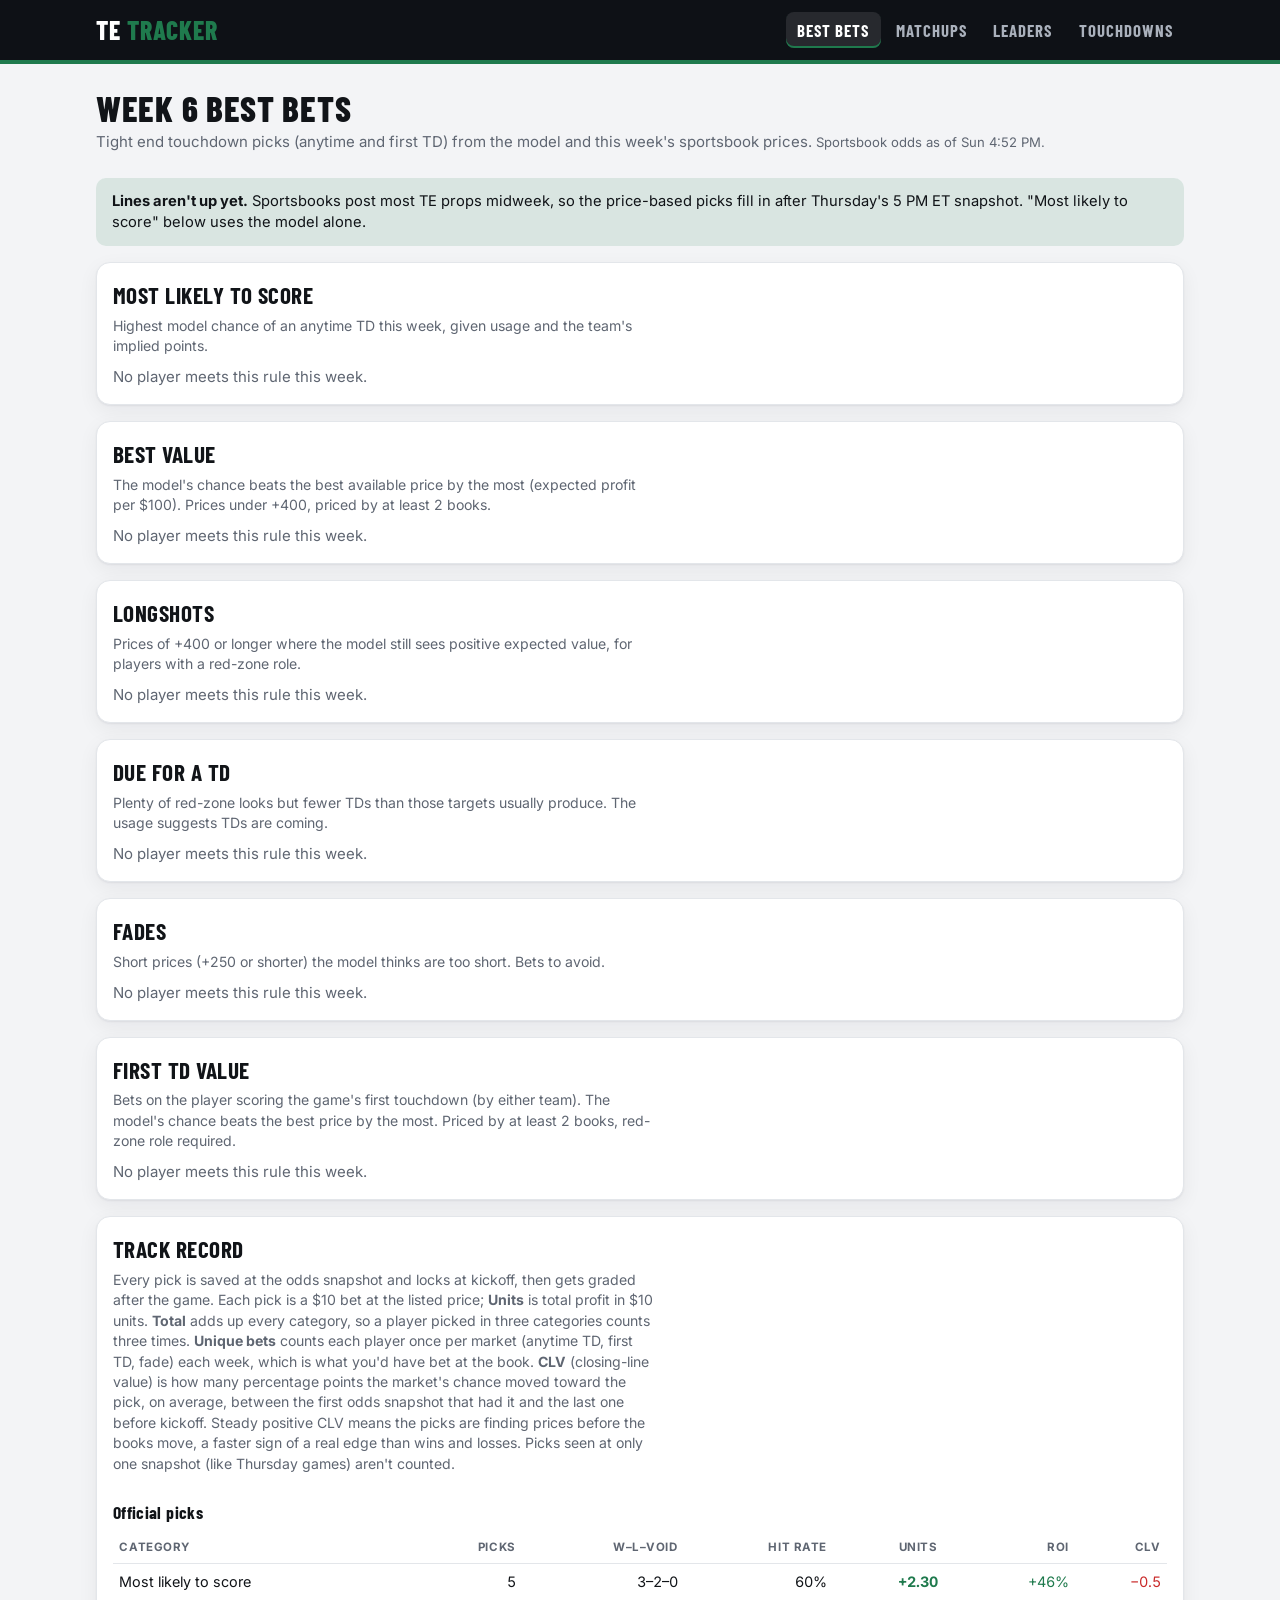
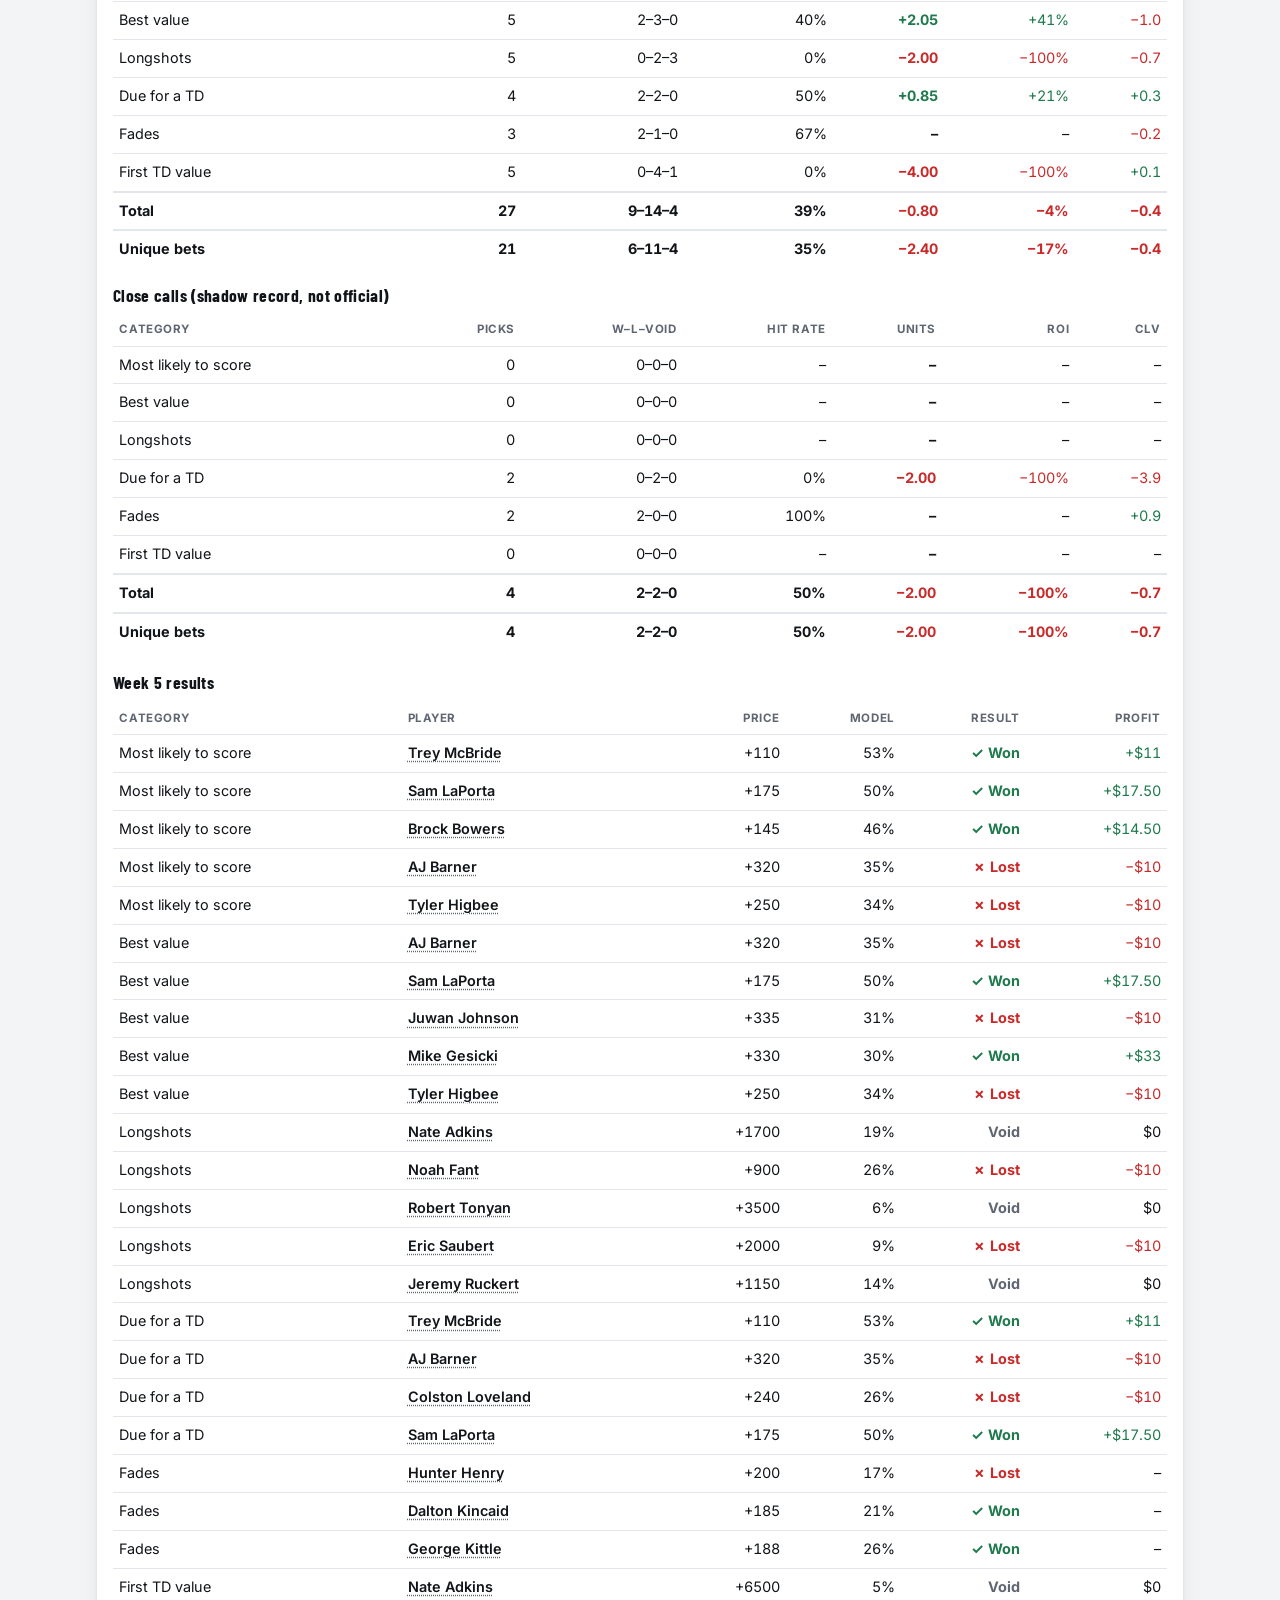
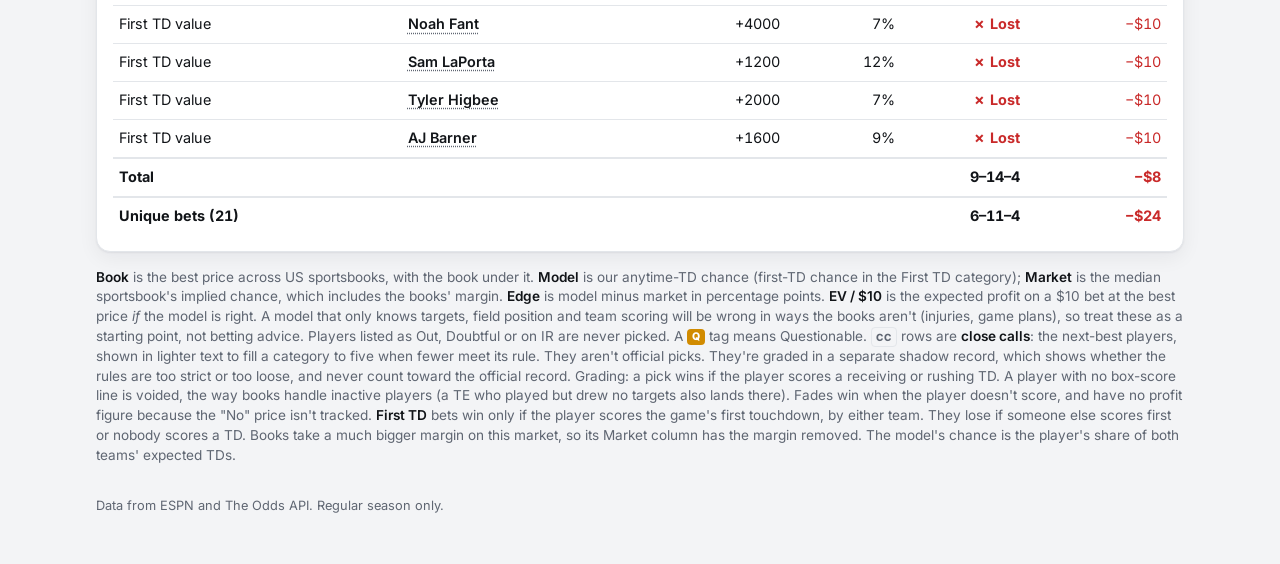
==== index.html @ 94cec83d "feat(bets): show $10 bets and a unique bets total Players often land in several categories, so the c" ====
<!doctype html>
<html lang="en">
<head>
  <meta charset="utf-8">
  <meta name="viewport" content="width=device-width, initial-scale=1">
  <title>Best Bets — TE Tracker</title>
  <meta name="description" content="This week's tight end touchdown bets: best value, longshots, due for a TD, fades, and how past picks did.">
  <link rel="preconnect" href="https://fonts.googleapis.com">
  <link rel="preconnect" href="https://fonts.gstatic.com" crossorigin>
  <link rel="stylesheet" href="https://fonts.googleapis.com/css2?family=Barlow+Condensed:wght@600;700;800&family=Inter:wght@400;500;600;700&display=swap">
  <link rel="stylesheet" href="style.css?v=151af41d">
  <script>
    // Matchups was the home page briefly; forward its old ?open= links.
    if (new URLSearchParams(location.search).has("open")) location.replace("matchups.html" + location.search);
  </script>
</head>
<body>
  <header class="topbar">
    <div class="wrap">
      <a class="wordmark" href="./">TE <span>Tracker</span></a>
      <nav class="tabs">
        <a href="./" aria-current="page">Best Bets</a>
        <a href="matchups.html">Matchups</a>
        <a href="leaders.html">Leaders</a>
        <a href="touchdowns.html">Touchdowns</a>
      </nav>
    </div>
  </header>

  <main class="wrap">
    <div class="page-head">
      <h1 id="title">Best bets</h1>
      <p class="sub">Tight end touchdown picks (anytime and first TD) from the model and this week's sportsbook prices. <span class="updated" id="asof"></span></p>
    </div>
    <div id="status" hidden></div>
    <div class="banner" id="banner" hidden></div>

    <div id="cats" class="bets"></div>

    <section class="card" id="record-card">
      <div class="cat-head">
        <div>
          <h2>Track record</h2>
          <p>Every pick is saved at the odds snapshot and locks at kickoff, then gets graded after the game. Each pick is a $10 bet at the listed price; <b>Units</b> is total profit in $10 units. <b>Total</b> adds up every category, so a player picked in three categories counts three times. <b>Unique bets</b> counts each player once per market (anytime TD, first TD, fade) each week, which is what you'd have bet at the book. <b>CLV</b> (closing-line value) is how many percentage points the market's chance moved toward the pick, on average, between the first odds snapshot that had it and the last one before kickoff. Steady positive CLV means the picks are finding prices before the books move, a faster sign of a real edge than wins and losses. Picks seen at only one snapshot (like Thursday games) aren't counted.</p>
        </div>
      </div>
      <div class="table-wrap tight" style="margin-top:.75rem"><div id="record"></div></div>
      <div id="recent"></div>
    </section>

    <p class="note">
      <b>Book</b> is the best price across US sportsbooks, with the book under it. <b>Model</b> is our anytime-TD chance (first-TD chance in the First TD category); <b>Market</b> is the median sportsbook's implied chance, which includes the books' margin.
      <b>Edge</b> is model minus market in percentage points. <b>EV / $10</b> is the expected profit on a $10 bet at the best price
      <i>if</i> the model is right. A model that only knows targets, field position and team scoring will be wrong in ways the books
      aren't (injuries, game plans), so treat these as a starting point, not betting advice. Players listed as Out, Doubtful or on IR are
      never picked. A <span class="inj q">Q</span> tag means Questionable.
      <span class="cc">CC</span> rows are <b>close calls</b>: the next-best players, shown in lighter text to fill a category to five when
      fewer meet its rule. They aren't official picks. They're graded in a separate shadow record, which shows whether
      the rules are too strict or too loose, and never count toward the official record.
      Grading: a pick wins if the player scores a receiving or rushing TD. A player with no box-score line is voided, the way books handle
      inactive players (a TE who played but drew no targets also lands there). Fades win when the player doesn't score, and have no
      profit figure because the "No" price isn't tracked.
      <b>First TD</b> bets win only if the player scores the game's first touchdown, by either team. They lose if someone else scores first
      or nobody scores a TD. Books take a much bigger margin on this market, so its Market column has the margin removed. The model's chance
      is the player's share of both teams' expected TDs.
    </p>
    <footer>Data from ESPN and The Odds API. Regular season only.</footer>
  </main>

  <script src="model.js?v=420f584d"></script>
  <script src="common.js?v=7c817432"></script>
  <script>
    const $ = (id) => document.getElementById(id);
    let data, picksStore = null;

    // Bet size shown on the page. Picks store ev and profit per $100, so they're scaled at display time.
    const STAKE = 10;
    const dollars = (per100) => {
      const v = Math.abs(per100 * STAKE / 100);
      return `$${Number.isInteger(Math.round(v * 100) / 100) ? Math.round(v) : v.toFixed(2)}`;
    };
    const evText = (ev) => (ev == null ? "–" : signed(ev, dollars(ev)));
    const resultText = (r) =>
      r === "won" ? `<span class="result pos">✓ Won</span>` : r === "lost" ? `<span class="result neg">✗ Lost</span>` : r === "void" ? `<span class="result muted">Void</span>` : "";

    function pickRow(p, i) {
      if (p.close) return closeRow(p);
      const player = data.players[p.playerId];
      const a = { id: p.playerId, player: player ?? { name: p.name } };
      const when = new Date(p.kickoff).toLocaleString(undefined, { weekday: "short", hour: "numeric", minute: "2-digit" });
      return `<tr>
        <td class="rank">${i + 1}</td>
        <td class="l"><div class="who">${headshot(player, 36)}<div>${playerLink(a)} <small>${teamChip(data, p.team)} ${p.home ? "vs" : "@"} ${esc(p.opp)} · ${esc(when)}</small><span class="why">${esc(p.why ?? "")}</span></div></div></td>
        <td class="key">${p.price != null ? americanText(p.price) : `<span class="muted">no line</span>`}${p.book ? `<small class="why" style="max-width:none">${esc(p.book)}</small>` : ""}</td>
        <td>${fmt.pct0(p.modelProb)}</td>
        <td>${fmt.pct0(p.marketProb)}</td>
        <td>${p.marketProb != null ? edgeCell(p.modelProb, p.marketProb) : `<span class="muted">–</span>`}</td>
        <td class="key">${evText(p.ev)}</td>
        <td>${resultText(p.result)}</td>
      </tr>`;
    }

    // Next-best players that miss the category's rule: shown to fill the list, never recorded or graded.
    function closeRow(p) {
      const player = data.players[p.playerId];
      const a = { id: p.playerId, player: player ?? { name: p.name } };
      const when = new Date(p.kickoff).toLocaleString(undefined, { weekday: "short", hour: "numeric", minute: "2-digit" });
      return `<tr class="close">
        <td class="rank"><span class="cc">CC</span></td>
        <td class="l"><div class="who">${headshot(player, 36)}<div>${playerLink(a)} <small>${teamChip(data, p.team)} ${p.home ? "vs" : "@"} ${esc(p.opp)} · ${esc(when)}</small><span class="why">Close call · ${esc(p.why ?? "")}</span></div></div></td>
        <td class="key">${p.price != null ? americanText(p.price) : "–"}${p.book ? `<small class="why" style="max-width:none">${esc(p.book)}</small>` : ""}</td>
        <td>${fmt.pct0(p.modelProb)}</td><td>${fmt.pct0(p.marketProb)}</td>
        <td>${p.marketProb != null ? edgeCell(p.modelProb, p.marketProb) : "–"}</td><td>${evText(p.ev)}</td><td>${resultText(p.result)}</td>
      </tr>`;
    }

    function renderCats(week, picks, source, close) {
      $("cats").innerHTML = BET_CATEGORIES.map((c) => {
        const real = picks.filter((p) => p.cat === c.key && !p.shadow);
        const ids = new Set(real.map((p) => p.playerId));
        const savedClose = picks.filter((p) => p.cat === c.key && p.shadow);
        const pool = source === "saved" ? savedClose : close[c.key] ?? [];
        const fill = pool.filter((p) => !ids.has(p.playerId)).slice(0, Math.max(0, PICKS_PER_CATEGORY - real.length));
        const rows = [...real, ...fill.map((p) => ({ ...p, cat: c.key, close: true }))];
        const anyResult = rows.some((p) => p.result);
        return `<section class="card">
          <div class="cat-head"><div><h2>${esc(c.label)}</h2><p>${esc(c.blurb)}</p></div></div>
          ${rows.length
            ? `<div class="table-wrap tight" style="margin-top:.6rem"><table class="grid"><thead><tr>
                <th class="rank">#</th><th class="l">Player</th><th>Book</th><th>Model</th>
                <th>Market</th><th>Edge</th>
                <th>EV / $${STAKE}</th><th>${anyResult ? "Result" : ""}</th>
              </tr></thead><tbody>${rows.map(pickRow).join("")}</tbody></table></div>`
            : `<p class="muted" style="margin:.6rem 0 0">No player meets this rule ${source === "live" && !data.odds ? "until sportsbook lines are in" : "this week"}.</p>`}
        </section>`;
      }).join("");
    }

    function renderRecord() {
      const all = Object.entries(picksStore?.weeks ?? {}).flatMap(([w, wk]) => wk.picks.map((p) => ({ ...p, week: +w })));
      const graded = all.filter((p) => p.result && !p.shadow);
      const shadow = all.filter((p) => p.result && p.shadow);
      if (!graded.length && !shadow.length) {
        $("record").innerHTML = `<p class="muted">No graded picks yet. Results appear after this week's games are final.</p>`;
        $("recent").innerHTML = "";
        return;
      }
      $("record").innerHTML = recordTable(graded, "Official picks") + (shadow.length ? recordTable(shadow, "Close calls (shadow record, not official)") : "");
      if (!graded.length) {
        $("recent").innerHTML = "";
        return;
      }
      const lastWeek = Math.max(...graded.map((p) => p.week));
      renderRecent(graded.filter((p) => p.week === lastWeek), lastWeek);
    }

    function recordTable(graded, title) {
      const rows = BET_CATEGORIES.map((c) => ({ label: c.label, ...recordStats(graded.filter((p) => p.cat === c.key)) }));
      // Totals pool every pick, so hit rate, ROI and CLV are weighted by pick count, not averaged across categories.
      const total = { label: "Total", ...recordStats(graded) };
      const unique = { label: "Unique bets", ...recordStats(uniqueBets(graded)) };
      return `<h3 style="margin:.9rem 0 .3rem">${esc(title)}</h3><table class="grid"><thead><tr><th class="l">Category</th><th>Picks</th><th>W–L–Void</th><th>Hit rate</th><th>Units</th><th>ROI</th><th>CLV</th></tr></thead><tbody>${rows
        .map(recordRow).join("")}</tbody><tfoot>${recordRow(total)}${recordRow(unique)}</tfoot></table>`;
    }

    function recordStats(g) {
      const won = g.filter((p) => p.result === "won").length, lost = g.filter((p) => p.result === "lost").length, vd = g.filter((p) => p.result === "void").length;
      const staked = g.filter((p) => p.profit != null && p.result !== "void");
      const profit = staked.reduce((s, p) => s + p.profit, 0);
      const moves = g.map(marketMove).filter((m) => m != null);
      return { n: g.length, won, lost, vd, hit: won + lost ? won / (won + lost) : null, units: staked.length ? profit / 100 : null, roi: staked.length ? profit / (100 * staked.length) : null,
        clv: moves.length ? moves.reduce((s, m) => s + m, 0) / moves.length : null };
    }

    const recordRow = (r) => `<tr><td class="l">${esc(r.label)}</td><td>${r.n}</td><td>${r.won}–${r.lost}–${r.vd}</td><td>${fmt.pct0(r.hit)}</td>
      <td class="key">${r.units == null ? "–" : signed(r.units, r.units.toFixed(2))}</td>
      <td>${r.roi == null ? "–" : signed(r.roi, `${(r.roi * 100).toFixed(0)}%`)}</td>
      <td>${r.clv == null ? "–" : signed(r.clv, (r.clv * 100).toFixed(1))}</td></tr>`;

    // Green/red with a real minus sign; `text` is the formatted value, sign included or not.
    const signed = (v, text) => `<span class="${v > 0 ? "pos" : v < 0 ? "neg" : ""}">${v > 0 ? "+" : v < 0 ? "−" : ""}${text.replace(/^-/, "")}</span>`;

    // The same player often lands in several categories (e.g. Most likely and Best value), which is one bet
    // at the book. Keep one pick per week, player and market so the total isn't counted twice.
    function uniqueBets(picks) {
      const seen = new Map();
      for (const p of picks) {
        const market = p.cat === "first" || p.cat === "fade" ? p.cat : "anytime";
        const key = `${p.week}|${p.playerId}|${market}`;
        if (!seen.has(key)) seen.set(key, p);
      }
      return [...seen.values()];
    }

    // Closing-line value: how far the market's chance moved from the first snapshot that had this pick to
    // the last one before kickoff, in the pick's favor. Picks seen at only one snapshot have no move.
    function marketMove(p) {
      if (!p.openOddsAt || p.openOddsAt === p.oddsAt || p.openMarketProb == null || p.marketProb == null) return null;
      const move = p.marketProb - p.openMarketProb;
      return p.cat === "fade" ? -move : move;
    }

    function renderRecent(recent, lastWeek) {
      const footRow = (label, r) => `<tr><td class="l" colspan="4">${label}${label === "Unique bets" ? ` (${r.n})` : ""}</td><td>${r.won}–${r.lost}–${r.vd}</td>
        <td>${r.units == null ? "–" : signed(r.units, dollars(r.units * 100))}</td></tr>`;
      $("recent").innerHTML = `<h3 style="margin:1.2rem 0 .4rem">Week ${lastWeek} results</h3><div class="table-wrap tight"><table class="grid"><thead><tr>
        <th class="l">Category</th><th class="l">Player</th><th>Price</th><th>Model</th><th>Result</th><th>Profit</th></tr></thead><tbody>${recent
        .map((p) => `<tr><td class="l">${esc(BET_CATEGORIES.find((c) => c.key === p.cat)?.label ?? p.cat)}</td>
          <td class="l">${playerLink({ id: p.playerId, player: data.players[p.playerId] ?? { name: p.name } })}</td>
          <td>${p.price != null ? americanText(p.price) : "–"}</td><td>${fmt.pct0(p.modelProb)}</td><td>${resultText(p.result)}</td>
          <td>${p.profit == null ? "–" : signed(p.profit, dollars(p.profit))}</td></tr>`)
        .join("")}</tbody><tfoot>${footRow("Total", recordStats(recent))}${footRow("Unique bets", recordStats(uniqueBets(recent)))}</tfoot></table></div>`;
    }

    (async () => {
      try {
        data = await loadData();
        try {
          const r = await fetch(`data/picks-${data.season}.json`, { cache: "no-cache" });
          picksStore = r.ok ? await r.json() : null;
        } catch {}
        const live = bestBets(data);
        const week = live.week ?? data.schedule?.week;
        $("title").textContent = week ? `Week ${week} best bets` : "Best bets";
        document.title = week ? `Week ${week} Best Bets — TE Tracker` : "Best Bets — TE Tracker";
        // Show the saved (official, graded) picks when this week has them; otherwise a live preview.
        const saved = picksStore?.weeks?.[week]?.picks;
        let picks, source;
        if (saved?.length) {
          picks = saved;
          source = "saved";
          const at = saved.map((p) => p.oddsAt ?? p.takenAt).filter(Boolean).sort().at(-1);
          $("asof").textContent = at ? `Odds as of ${new Date(at).toLocaleString(undefined, { weekday: "short", hour: "numeric", minute: "2-digit" })}.` : "";
        } else {
          picks = Object.entries(live.cats).flatMap(([cat, rows]) => rows.map((p) => ({ ...p, cat })));
          source = "live";
          $("asof").textContent = data.odds ? `${oddsAsOf(data)}.` : "";
          $("banner").hidden = false;
          $("banner").innerHTML = live.priced
            ? `<b>Preview.</b> These picks become official (and get graded) at the next odds snapshot: Thursday 5 PM ET and Sunday 8 AM ET.`
            : `<b>Lines aren't up yet.</b> Sportsbooks post most TE props midweek, so the price-based picks fill in after Thursday's 5 PM ET snapshot. "Most likely to score" below uses the model alone.`;
        }
        renderCats(week, picks, source, live.closeCalls);
        renderRecord();
      } catch (err) {
        showError(err);
      }
    })();
  </script>
</body>
</html>
---- style.css ----
/* Shared styles for every page. Same visual direction as h2h: dark top bar,
   Barlow Condensed display type, Inter body. */

:root {
  color-scheme: light dark;
  --bg: #f3f4f6;
  --surface: #ffffff;
  --surface-2: #f8f9fb;
  --fg: #111418;
  --muted: #5f6672;
  --border: #e3e6ea;
  --shadow: 0 1px 2px rgba(16, 20, 26, .06), 0 6px 20px rgba(16, 20, 26, .06);
  --topbar: #0e1116;
  --accent: #1f7a4d;
  --accent-fg: #ffffff;
  --accent-soft: rgba(31, 122, 77, .12);
  --pos: #1f7a4d;
  --neg: #c92a2a;
  --star: #e8a400;
  --display: "Barlow Condensed", "Arial Narrow", "Helvetica Neue", sans-serif;
  --body: "Inter", -apple-system, BlinkMacSystemFont, "Segoe UI", Roboto, sans-serif;
  --radius: 14px;
}
@media (prefers-color-scheme: dark) {
  :root {
    --bg: #0b0d11;
    --surface: #15181e;
    --surface-2: #1b1f26;
    --fg: #e9ecf1;
    --muted: #9aa2ad;
    --border: #2a2f38;
    --shadow: 0 1px 2px rgba(0, 0, 0, .4), 0 8px 24px rgba(0, 0, 0, .35);
    --topbar: #05070a;
    --accent: #3ccf8a;
    --accent-fg: #04140c;
    --accent-soft: rgba(60, 207, 138, .14);
    --pos: #3ccf8a;
    --neg: #ff6b6b;
    --star: #ffc53d;
  }
}

* { box-sizing: border-box; }
[hidden] { display: none !important; }
html { -webkit-text-size-adjust: 100%; }
body {
  margin: 0;
  background: var(--bg);
  color: var(--fg);
  font-family: var(--body);
  font-size: 15px;
  line-height: 1.45;
}
a { color: var(--accent); }
.wrap { max-width: 1120px; margin: 0 auto; padding: 0 1rem; }

/* ---- Top bar ---- */
.topbar { background: var(--topbar); color: #fff; border-bottom: 4px solid var(--accent); }
.topbar .wrap { display: flex; align-items: center; justify-content: space-between; gap: 1rem; min-height: 60px; flex-wrap: wrap; }
.wordmark {
  font-family: var(--display); font-weight: 800; font-size: 1.6rem; letter-spacing: .04em;
  color: #fff; text-decoration: none; text-transform: uppercase; white-space: nowrap;
}
.wordmark span { color: var(--accent); }
.tabs { display: flex; gap: .25rem; overflow-x: auto; }
.tabs a {
  font-family: var(--display); font-weight: 700; font-size: 1.05rem; letter-spacing: .06em;
  text-transform: uppercase; color: #aab1bc; text-decoration: none;
  padding: .35rem .7rem; border-radius: 8px; white-space: nowrap;
}
.tabs a:hover { color: #fff; background: rgba(255, 255, 255, .06); }
.tabs a[aria-current="page"] { color: #fff; background: rgba(255, 255, 255, .1); box-shadow: inset 0 -2px 0 var(--accent); }

/* ---- Page header ---- */
.page-head { padding: 1.6rem 0 .6rem; }
h1, h2, h3 { font-family: var(--display); letter-spacing: .02em; margin: 0; }
h1 { font-size: 2.2rem; font-weight: 800; text-transform: uppercase; line-height: 1.05; }
h2 { font-size: 1.45rem; font-weight: 700; text-transform: uppercase; }
.sub { color: var(--muted); margin: .25rem 0 0; }
.updated { color: var(--muted); font-size: .82rem; }

/* ---- Cards & controls ---- */
.card {
  background: var(--surface); border: 1px solid var(--border); border-radius: var(--radius);
  box-shadow: var(--shadow); padding: 1rem; margin: 1rem 0;
}
.card-head { display: flex; align-items: baseline; justify-content: space-between; gap: .75rem; flex-wrap: wrap; margin-bottom: .75rem; }
.note { color: var(--muted); font-size: .85rem; margin: .6rem 0 0; }
.note b { color: var(--fg); font-weight: 600; }

.controls { display: flex; flex-wrap: wrap; gap: .6rem 1rem; align-items: end; }
.field { display: flex; flex-direction: column; gap: .2rem; font-size: .78rem; color: var(--muted); font-weight: 600; text-transform: uppercase; letter-spacing: .04em; }
.field.inline { flex-direction: row; align-items: center; gap: .4rem; text-transform: none; letter-spacing: 0; font-size: .9rem; color: var(--fg); font-weight: 500; padding-bottom: .45rem; }
select, input[type="search"], input[type="text"], input[type="number"] {
  font: inherit; font-size: .92rem; color: var(--fg); background: var(--surface-2);
  border: 1px solid var(--border); border-radius: 8px; padding: .42rem .55rem; min-width: 0;
}
input[type="number"] { width: 5rem; }
input[type="search"], input[type="text"] { width: 12rem; }
select:focus, input:focus, button:focus-visible { outline: 2px solid var(--accent); outline-offset: 1px; }
input[type="checkbox"] { accent-color: var(--accent); width: 1rem; height: 1rem; }
.btn {
  font: inherit; font-weight: 600; font-size: .9rem; cursor: pointer;
  background: var(--accent); color: var(--accent-fg); border: 0; border-radius: 8px; padding: .45rem .85rem;
}
.btn.ghost { background: transparent; color: var(--fg); border: 1px solid var(--border); }

.seg { display: inline-flex; border: 1px solid var(--border); border-radius: 8px; overflow: hidden; }
.seg button {
  font: inherit; font-size: .88rem; font-weight: 600; background: var(--surface-2); color: var(--muted);
  border: 0; padding: .42rem .7rem; cursor: pointer;
}
.seg button + button { border-left: 1px solid var(--border); }
.seg button[aria-pressed="true"] { background: var(--accent); color: var(--accent-fg); }

#status { padding: .8rem 1rem; border-radius: 10px; background: var(--accent-soft); margin: 1rem 0; }

/* ---- Tables ---- */
.table-wrap { overflow-x: auto; margin: 0 -1rem; padding: 0 1rem; }
table.grid { border-collapse: collapse; width: 100%; font-variant-numeric: tabular-nums; font-size: .9rem; }
.grid th, .grid td { padding: .5rem .55rem; text-align: right; white-space: nowrap; border-bottom: 1px solid var(--border); }
.grid th { font-size: .72rem; text-transform: uppercase; letter-spacing: .05em; color: var(--muted); font-weight: 700; vertical-align: bottom; position: sticky; top: 0; background: var(--surface); }
.grid th button { all: unset; cursor: pointer; }
.grid th.sorted { color: var(--fg); }
.grid th.sorted.desc button::after { content: " ▾"; }
.grid th.sorted.asc button::after { content: " ▴"; }
.grid tbody tr:hover { background: var(--surface-2); }
.grid .l { text-align: left; }
.grid .c { text-align: center; }
.grid .key { font-weight: 700; }
.grid td.empty { text-align: center; color: var(--muted); padding: 2rem; }
.grid .rank { color: var(--muted); width: 2rem; }
.grid .sep { border-left: 1px solid var(--border); }
.grid thead tr.grp th { text-align: center; padding-bottom: .1rem; border-bottom: 0; color: var(--fg); letter-spacing: .08em; }
.who { display: flex; align-items: center; gap: .55rem; min-width: 11rem; }
.who small { display: block; color: var(--muted); font-size: .76rem; }
/* A second line in a table cell (the book under a price): visible text instead of a tooltip. */
.grid small.ln { display: block; color: var(--muted); font-size: .72rem; font-weight: 400; }
.pname { color: var(--fg); font-weight: 600; text-decoration: underline dotted; text-decoration-color: var(--muted); text-underline-offset: 3px; }
.pname:hover { color: var(--accent); text-decoration: underline; }
.pos { color: var(--pos); }
.neg { color: var(--neg); }
.muted { color: var(--muted); }
.flag { font-size: .72rem; color: var(--neg); font-weight: 600; }
.inj { display: inline-block; font-size: .66rem; font-weight: 800; letter-spacing: .03em; line-height: 1; padding: .15rem .3rem; border-radius: 4px; vertical-align: 1px; color: #fff; background: var(--neg); }
.inj.q { background: #d18b00; }

.hs { border-radius: 50%; background: var(--surface-2); object-fit: cover; flex: none; border: 1px solid var(--border); }
.hs-x { display: inline-block; width: 36px; height: 36px; }
.team {
  display: inline-block; font-family: var(--display); font-weight: 700; font-size: .85rem; letter-spacing: .04em;
  padding: 0 .35rem; border-radius: 4px; border-left: 3px solid var(--team); background: var(--surface-2);
}
.star { all: unset; cursor: pointer; color: var(--muted); font-size: 1.05rem; line-height: 1; padding: .1rem; }
.star.on { color: var(--star); }
.star:focus-visible { outline: 2px solid var(--accent); border-radius: 4px; }


/* ---- Stat tiles ---- */
.tiles { display: grid; grid-template-columns: repeat(auto-fill, minmax(130px, 1fr)); gap: .6rem; }
.tile { background: var(--surface-2); border: 1px solid var(--border); border-radius: 10px; padding: .6rem .75rem; }
.tile .k { font-size: .72rem; text-transform: uppercase; letter-spacing: .05em; color: var(--muted); font-weight: 700; }
.tile .v { font-family: var(--display); font-size: 1.7rem; font-weight: 700; line-height: 1.1; font-variant-numeric: tabular-nums; }
.tile .s { font-size: .78rem; color: var(--muted); }

/* ---- Player header ---- */
.phead { display: flex; align-items: center; gap: 1rem; flex-wrap: wrap; }
.phead .hs { width: 96px; height: 96px; }
.phead .meta { color: var(--muted); }
.phead .actions { margin-left: auto; display: flex; gap: .5rem; }

/* ---- Charts ---- */
.charts { display: grid; grid-template-columns: repeat(auto-fit, minmax(320px, 1fr)); gap: 1rem; }
.chart-box { position: relative; height: 240px; }
.chart-box.tall { height: 320px; }

.two-col { display: grid; grid-template-columns: 1fr 1fr; gap: 1rem; }
footer { color: var(--muted); font-size: .8rem; padding: 2rem 0 3rem; }

@media (max-width: 720px) {
  h1 { font-size: 1.8rem; }
  .two-col { grid-template-columns: 1fr; }
  .charts { grid-template-columns: 1fr; }
  .phead .actions { margin-left: 0; }
  input[type="search"], input[type="text"] { width: 100%; }
  .controls .field:has(input[type="search"]) { flex: 1 1 100%; }
}

/* ---- Matchups ---- */
.day { font-family: var(--display); font-size: 1.2rem; font-weight: 700; text-transform: uppercase; letter-spacing: .04em; color: var(--muted); margin: 1.4rem 0 .5rem; }
.game { background: var(--surface); border: 1px solid var(--border); border-radius: var(--radius); box-shadow: var(--shadow); margin: .6rem 0; }
.game > summary { list-style: none; cursor: pointer; padding: .8rem 1rem; display: grid; grid-template-columns: minmax(0, 1fr) auto; gap: .4rem 1rem; align-items: center; }
.game > summary::-webkit-details-marker { display: none; }
.game > summary:focus-visible { outline: 2px solid var(--accent); border-radius: var(--radius); }
.game[open] > summary { border-bottom: 1px solid var(--border); }
.g-teams { display: flex; flex-direction: column; gap: .3rem; min-width: 0; }
.g-team { display: flex; align-items: center; gap: .5rem; min-width: 0; }
.g-team img { width: 28px; height: 28px; flex: none; }
.g-team .nm { font-weight: 600; white-space: nowrap; overflow: hidden; text-overflow: ellipsis; }
.g-team .sc { font-family: var(--display); font-weight: 700; font-size: 1.25rem; margin-left: auto; padding-left: .5rem; font-variant-numeric: tabular-nums; }
.g-team.lost .nm, .g-team.lost .sc { color: var(--muted); }
.g-team .imp { color: var(--muted); font-size: .8rem; white-space: nowrap; }
.g-team .topte { color: var(--muted); font-size: .8rem; white-space: nowrap; overflow: hidden; text-overflow: ellipsis; }
.g-meta { text-align: right; font-size: .85rem; color: var(--muted); white-space: nowrap; display: flex; flex-direction: column; gap: .15rem; align-items: flex-end; }
.g-meta .st { color: var(--fg); font-weight: 600; }
.g-meta .live { color: var(--neg); }
.g-meta .chev { font-size: 1.1rem; line-height: 1; color: var(--fg); transition: transform .15s; }
.g-team .short { display: none; }
.game[open] .chev { transform: rotate(180deg); }
.g-body { padding: .2rem 1rem 1rem; }
.g-side { margin-top: .9rem; }
.g-side h3 { display: flex; align-items: center; gap: .5rem; font-size: 1.15rem; text-transform: uppercase; margin-bottom: .3rem; }
.g-side h4 { font-size: .75rem; text-transform: uppercase; letter-spacing: .05em; color: var(--muted); margin: .7rem 0 .2rem; }
.g-side .grid th, .g-side .grid td, .tight .grid th, .tight .grid td { padding-left: .4rem; padding-right: .4rem; }
.g-side .def { font-size: .85rem; color: var(--muted); margin: .4rem 0 0; }
.g-side .def b { color: var(--fg); }
.grid tr.watched td { background: var(--accent-soft); }
.grid tr.minor { display: none; }
.g-side.all .grid tr.minor { display: table-row; }
.linkbtn { all: unset; cursor: pointer; color: var(--accent); font-size: .85rem; font-weight: 600; margin-top: .3rem; display: inline-block; }
.linkbtn:focus-visible { outline: 2px solid var(--accent); border-radius: 4px; }
@media (max-width: 720px) {
  .game > summary { grid-template-columns: minmax(0, 1fr); }
  .g-meta { text-align: left; align-items: flex-start; flex-direction: row; flex-wrap: wrap; gap: .2rem .6rem; }
  .g-meta .chev { display: none; }
  .g-team .full { display: none; }
  .g-team .short { display: inline; }
  .tabs a { padding: .35rem .45rem; font-size: .98rem; letter-spacing: .04em; }
}

/* ---- Best bets ---- */
.cat-head { display: flex; align-items: baseline; justify-content: space-between; gap: .5rem 1rem; flex-wrap: wrap; }
.cat-head p { margin: .2rem 0 0; color: var(--muted); font-size: .88rem; max-width: 60ch; }
.why { display: block; color: var(--muted); font-size: .76rem; font-weight: 400; white-space: normal; max-width: 46ch; margin-top: .15rem; }
.bets .grid td { vertical-align: top; }
.bets .who { align-items: flex-start; }
.result { font-weight: 700; }
.banner { padding: .8rem 1rem; border-radius: 10px; background: var(--accent-soft); margin: 1rem 0; font-size: .92rem; }
.bets tr.close td { opacity: .62; }
.bets tr.close:hover td { opacity: 1; }
.cc { display: inline-block; font-size: .62rem; font-weight: 800; letter-spacing: .04em; padding: .12rem .28rem; border-radius: 4px; border: 1px solid var(--border); color: var(--muted); }
/* Total rows: separated from the categories above and bolded so they read as a sum. */
.grid tfoot td { font-weight: 700; border-top: 2px solid var(--border); border-bottom: 0; }
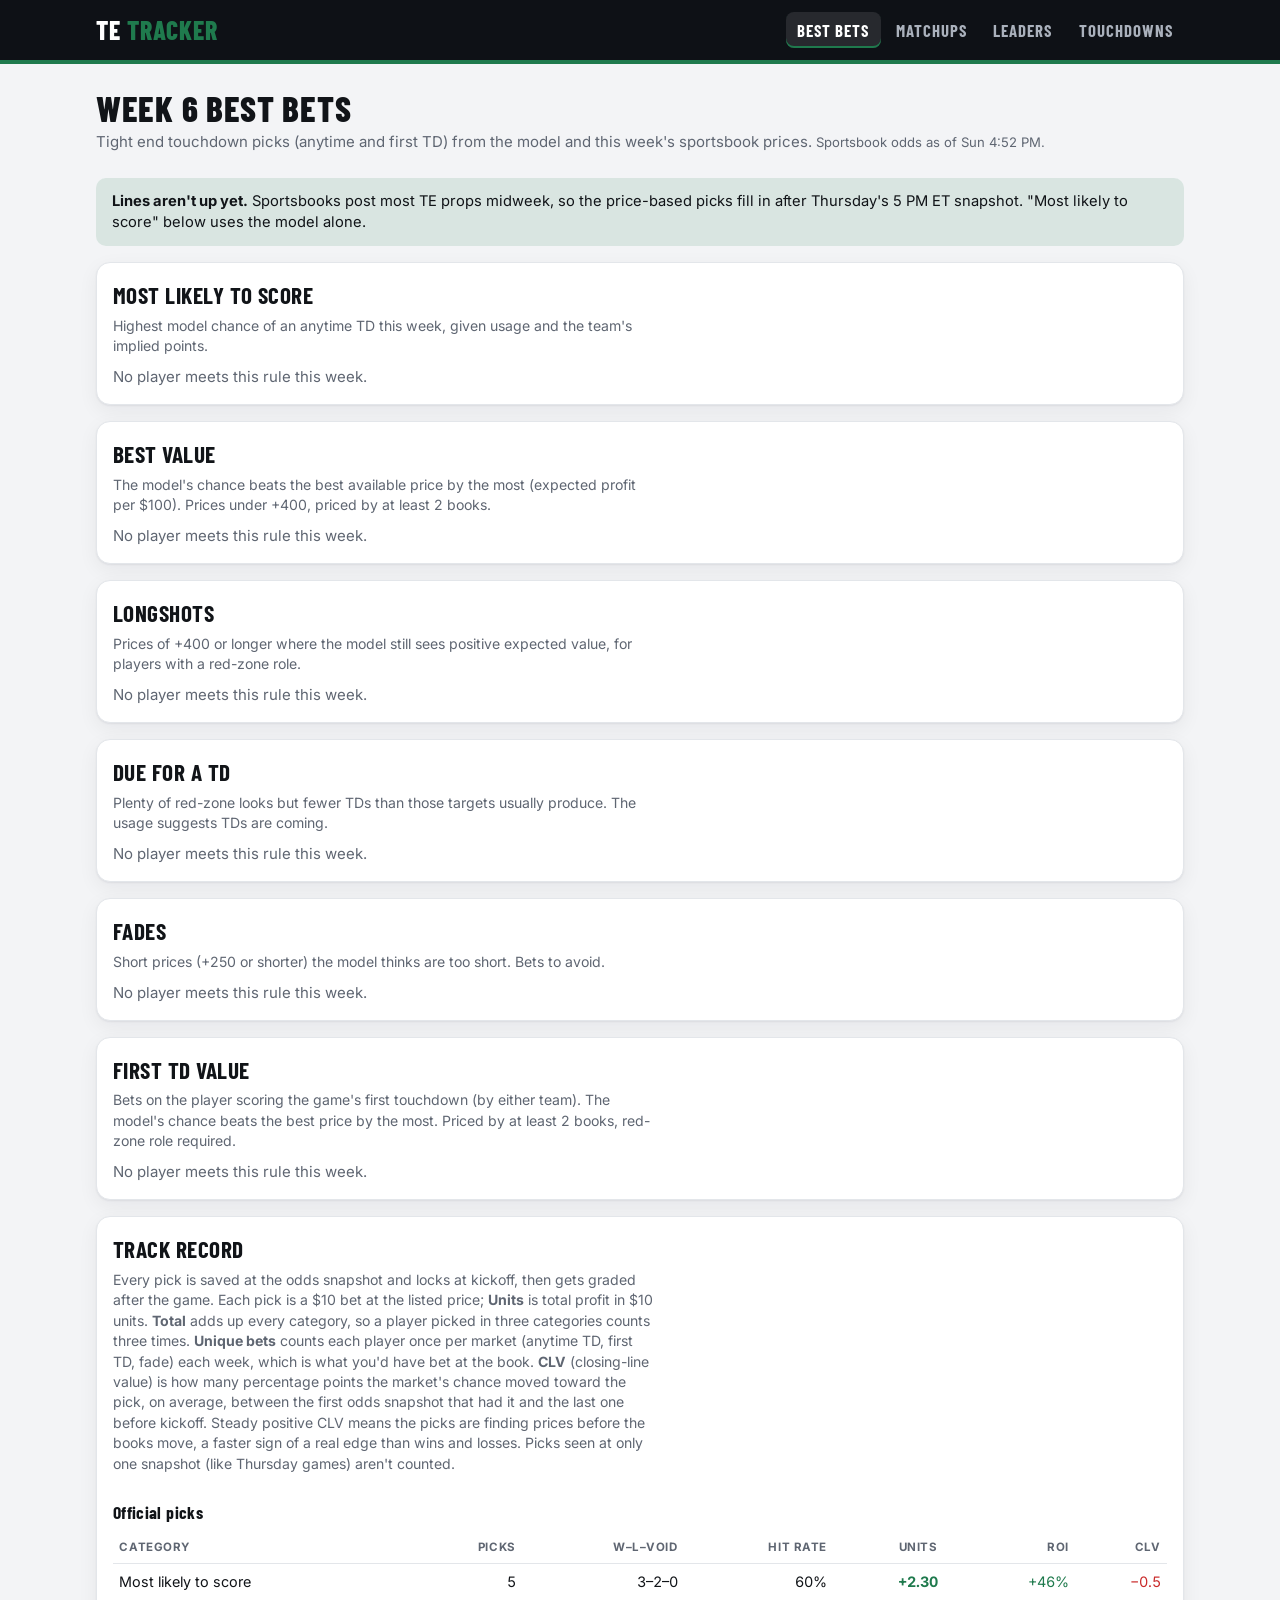
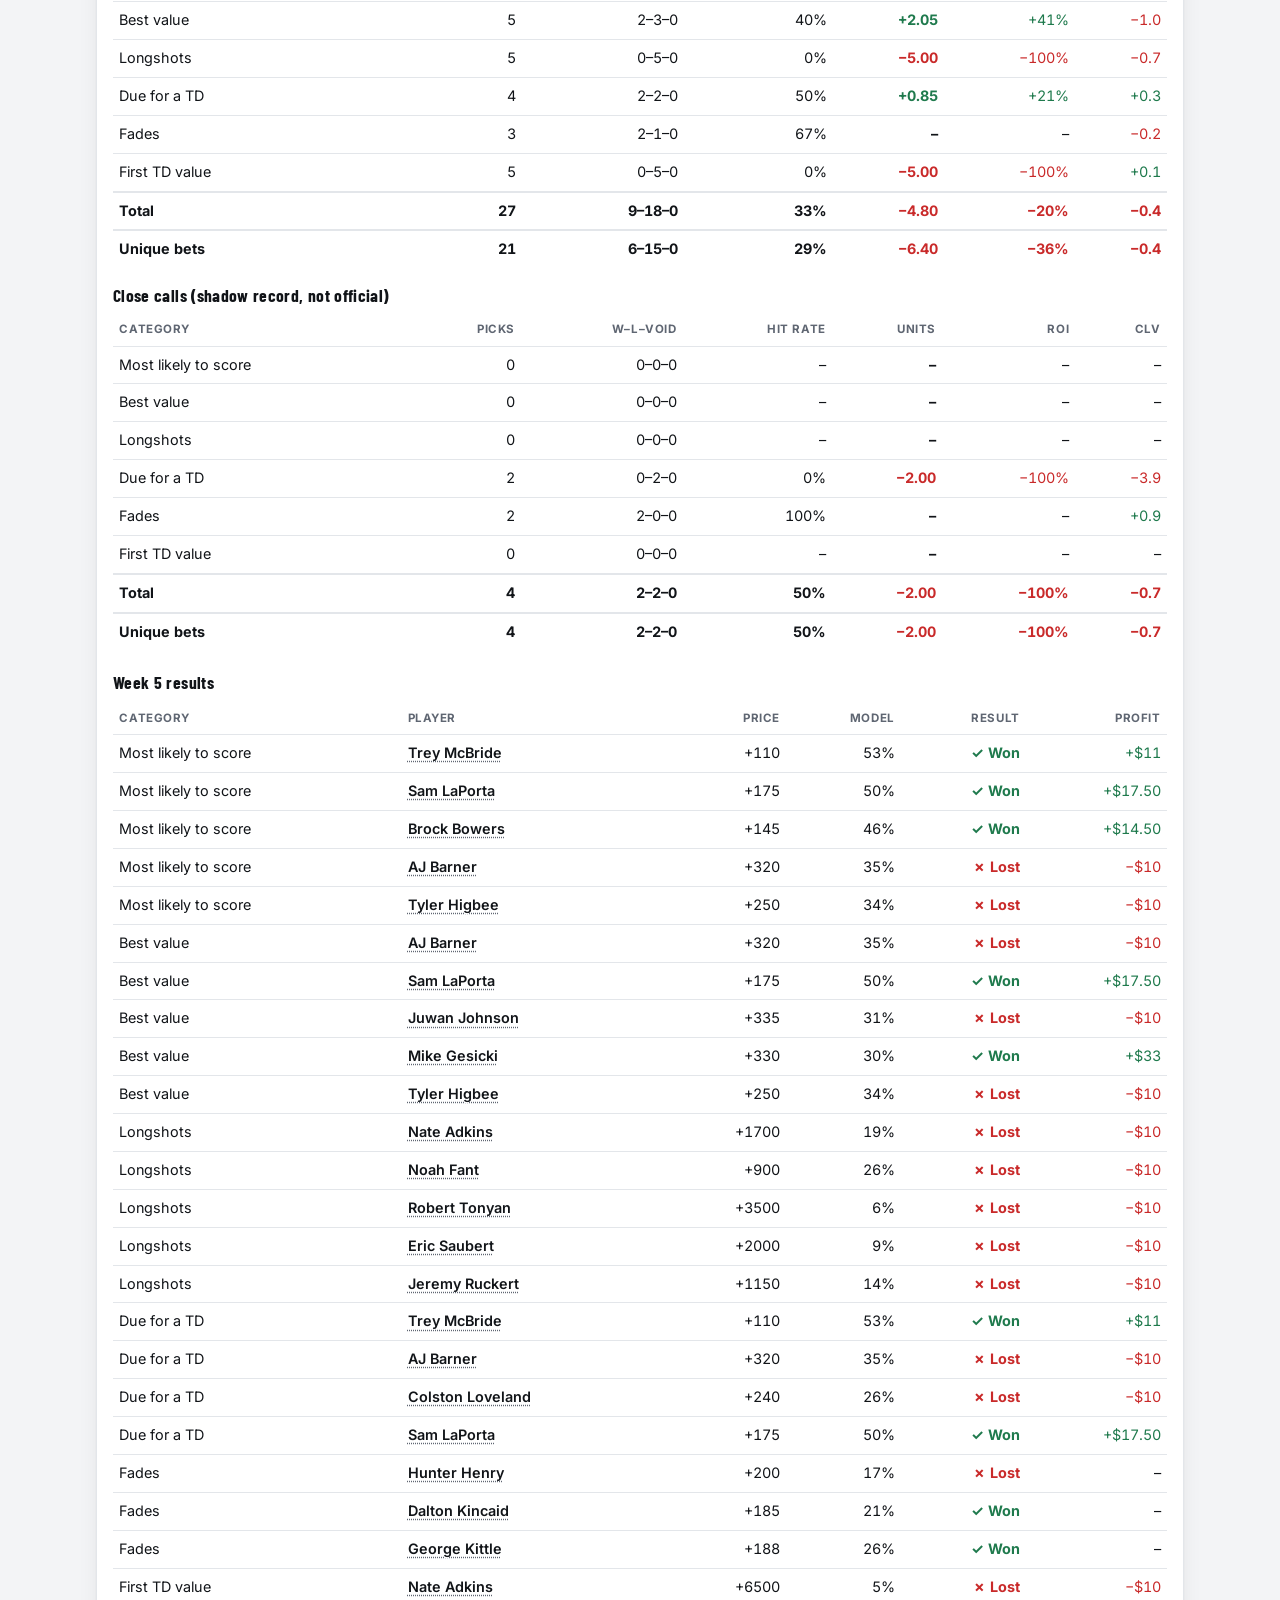
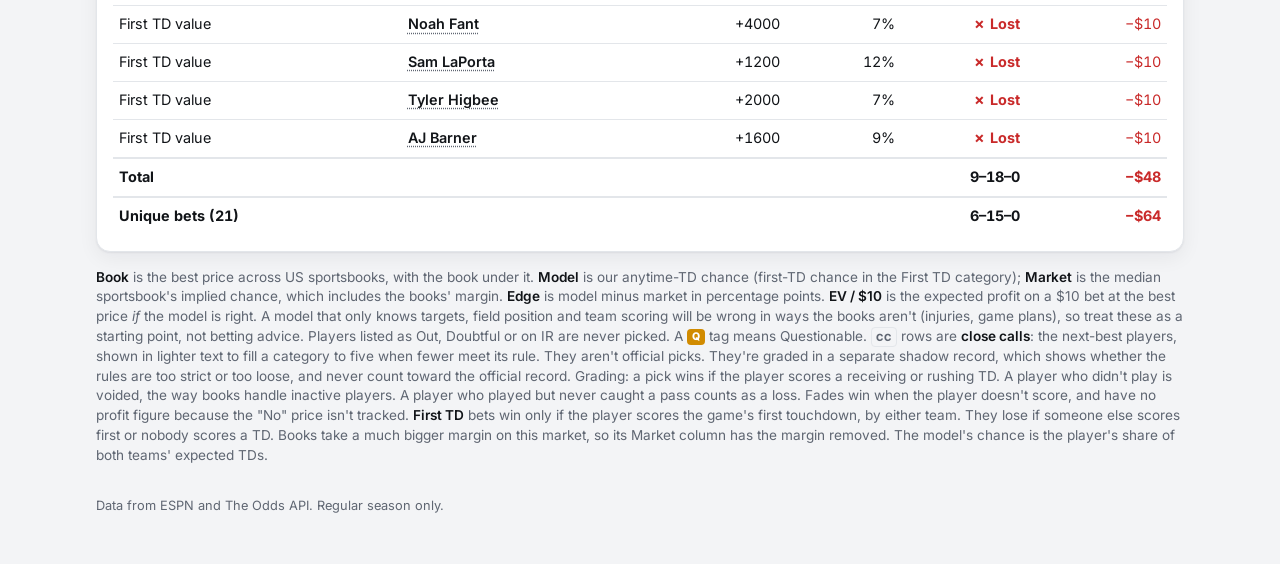
==== commit f08b9ba9: "fix(grading): grade zero-target games as losses ESPN's box score leaves out a TE who played but drew" ====
--- a/index.html
+++ b/index.html
@@ -57,8 +57,8 @@
       <span class="cc">CC</span> rows are <b>close calls</b>: the next-best players, shown in lighter text to fill a category to five when
       fewer meet its rule. They aren't official picks. They're graded in a separate shadow record, which shows whether
       the rules are too strict or too loose, and never count toward the official record.
-      Grading: a pick wins if the player scores a receiving or rushing TD. A player with no box-score line is voided, the way books handle
-      inactive players (a TE who played but drew no targets also lands there). Fades win when the player doesn't score, and have no
+      Grading: a pick wins if the player scores a receiving or rushing TD. A player who didn't play is voided, the way books handle
+      inactive players. A player who played but never caught a pass counts as a loss. Fades win when the player doesn't score, and have no
       profit figure because the "No" price isn't tracked.
       <b>First TD</b> bets win only if the player scores the game's first touchdown, by either team. They lose if someone else scores first
       or nobody scores a TD. Books take a much bigger margin on this market, so its Market column has the margin removed. The model's chance
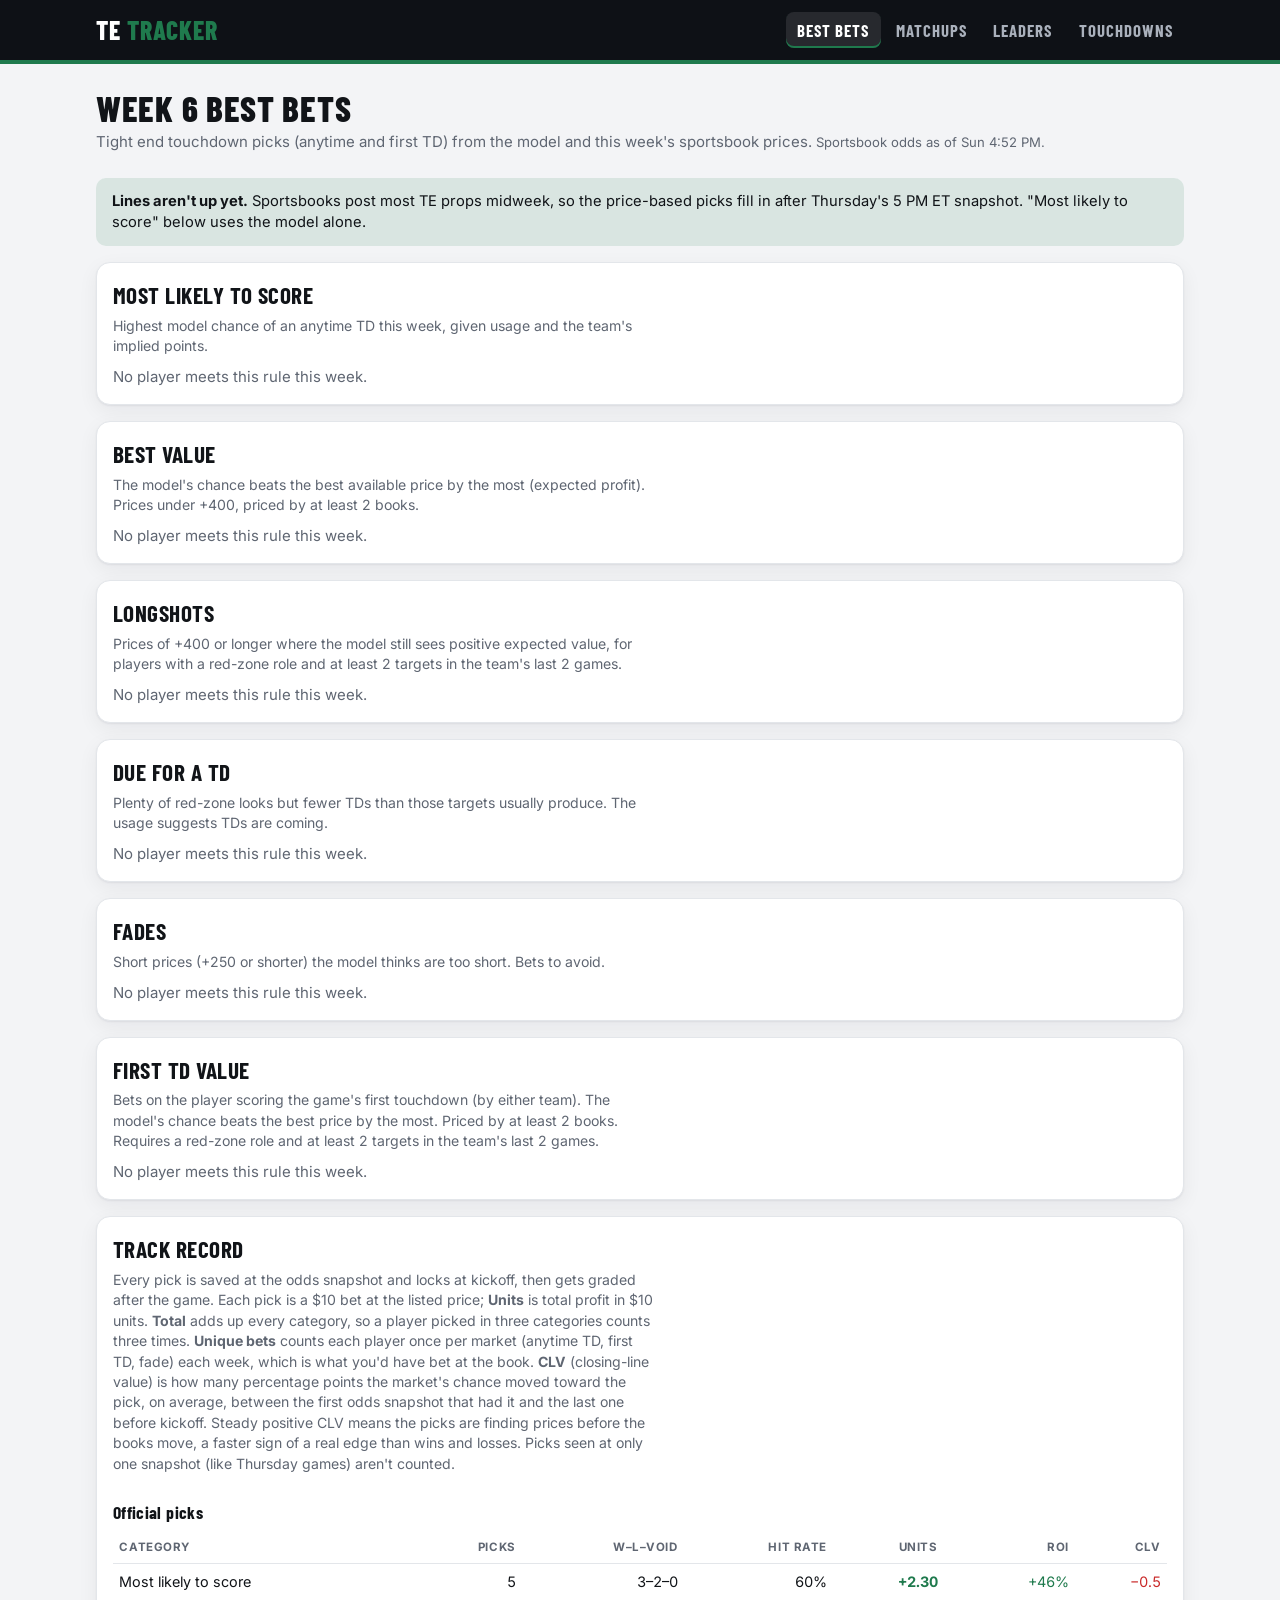
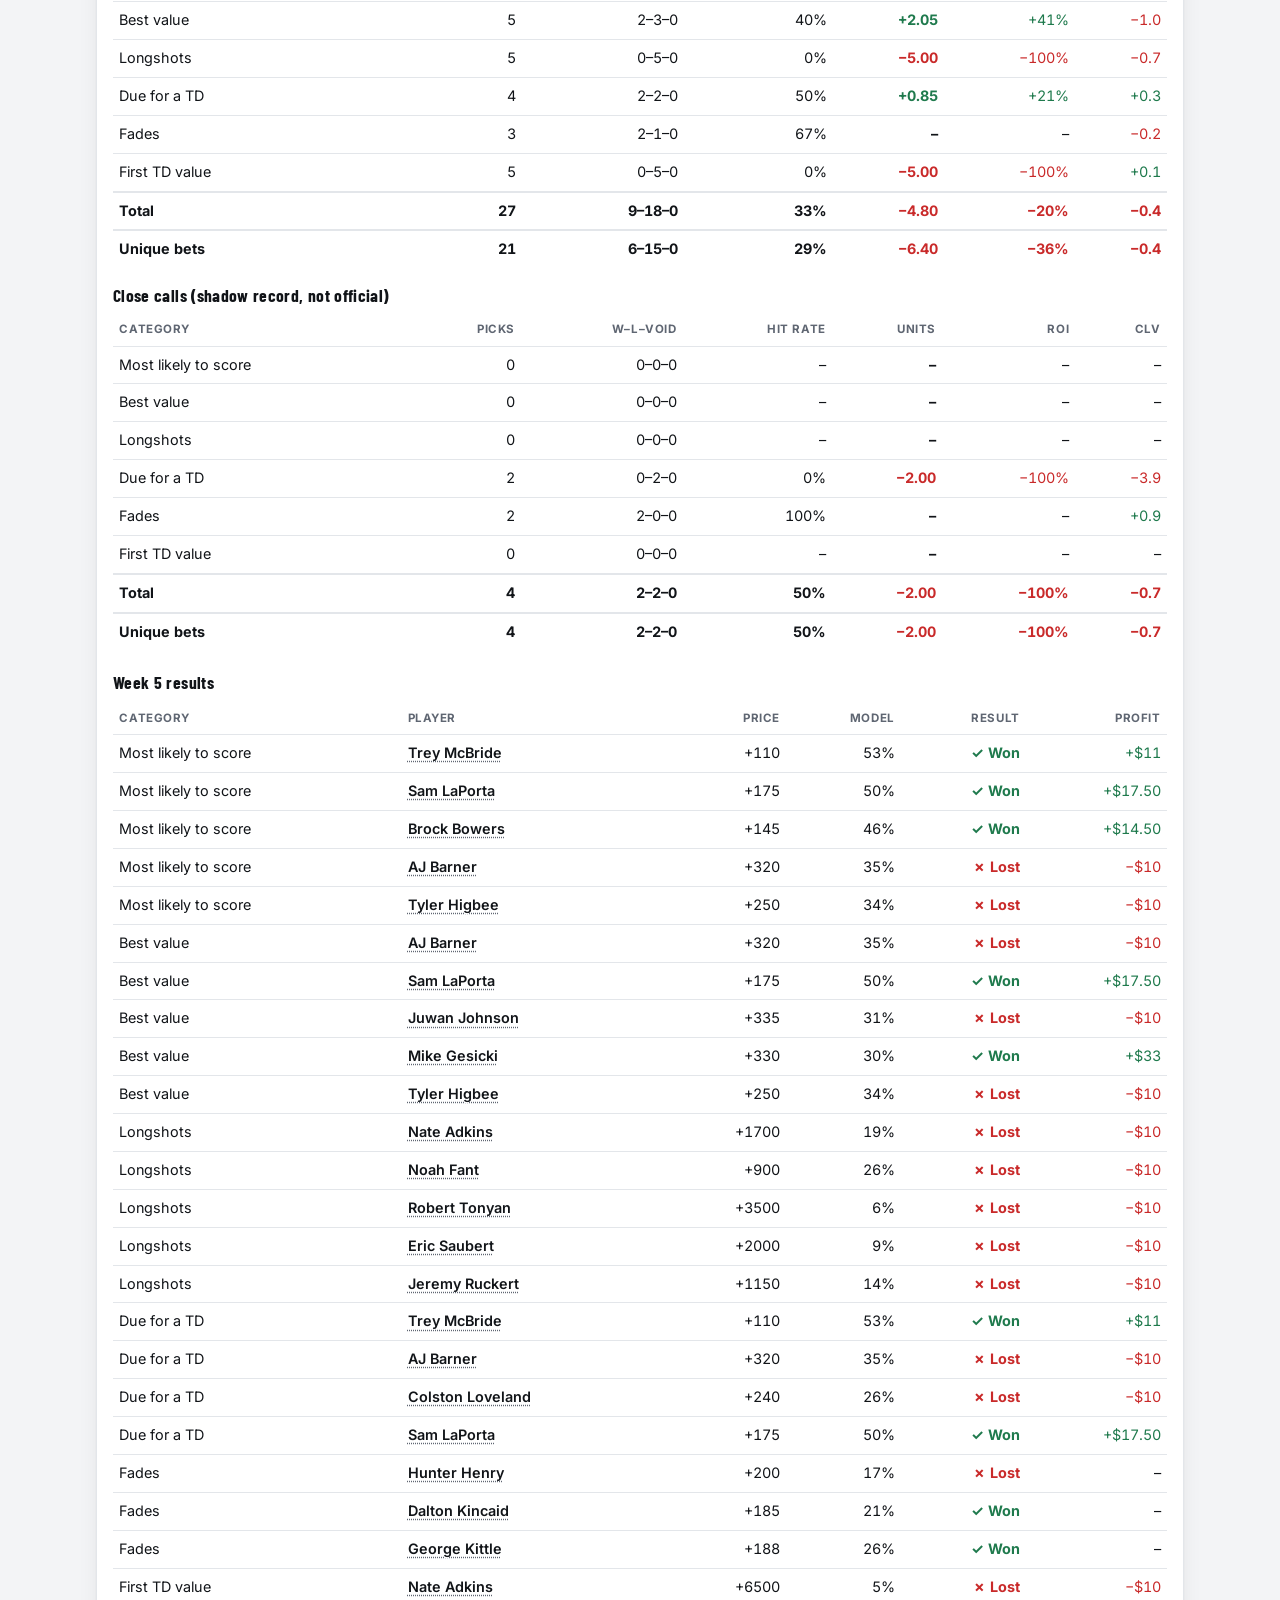
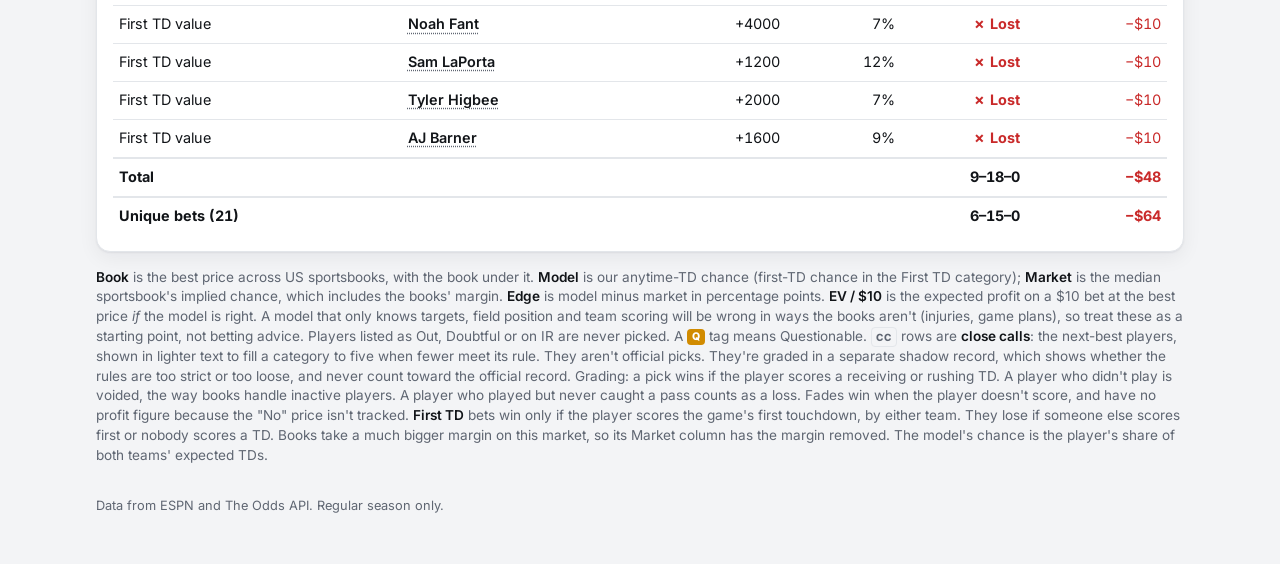
==== commit 8e0c8e2d: "feat(bets): require recent targets for longshot picks Longshots and First TD value official picks no" ====
--- a/index.html
+++ b/index.html
@@ -67,7 +67,7 @@
     <footer>Data from ESPN and The Odds API. Regular season only.</footer>
   </main>
 
-  <script src="model.js?v=420f584d"></script>
+  <script src="model.js?v=a9ab56b7"></script>
   <script src="common.js?v=7c817432"></script>
   <script>
     const $ = (id) => document.getElementById(id);
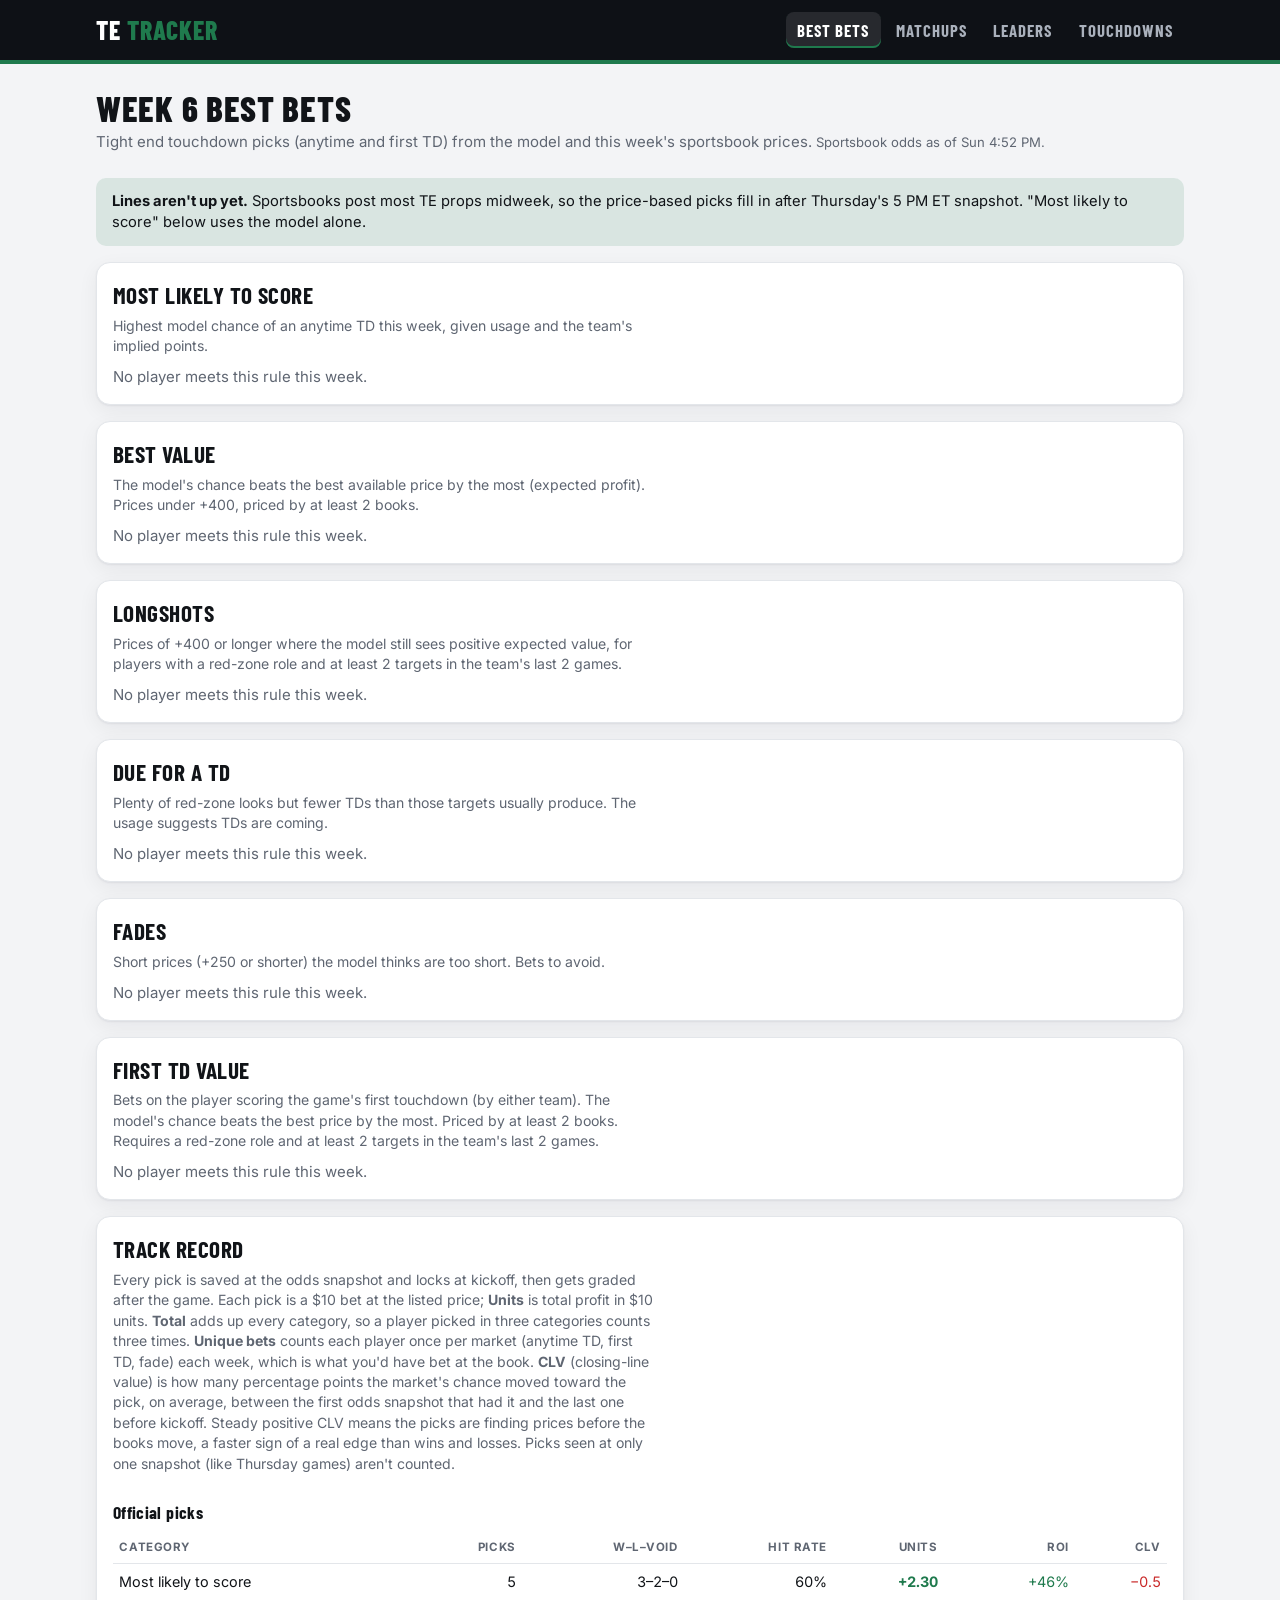
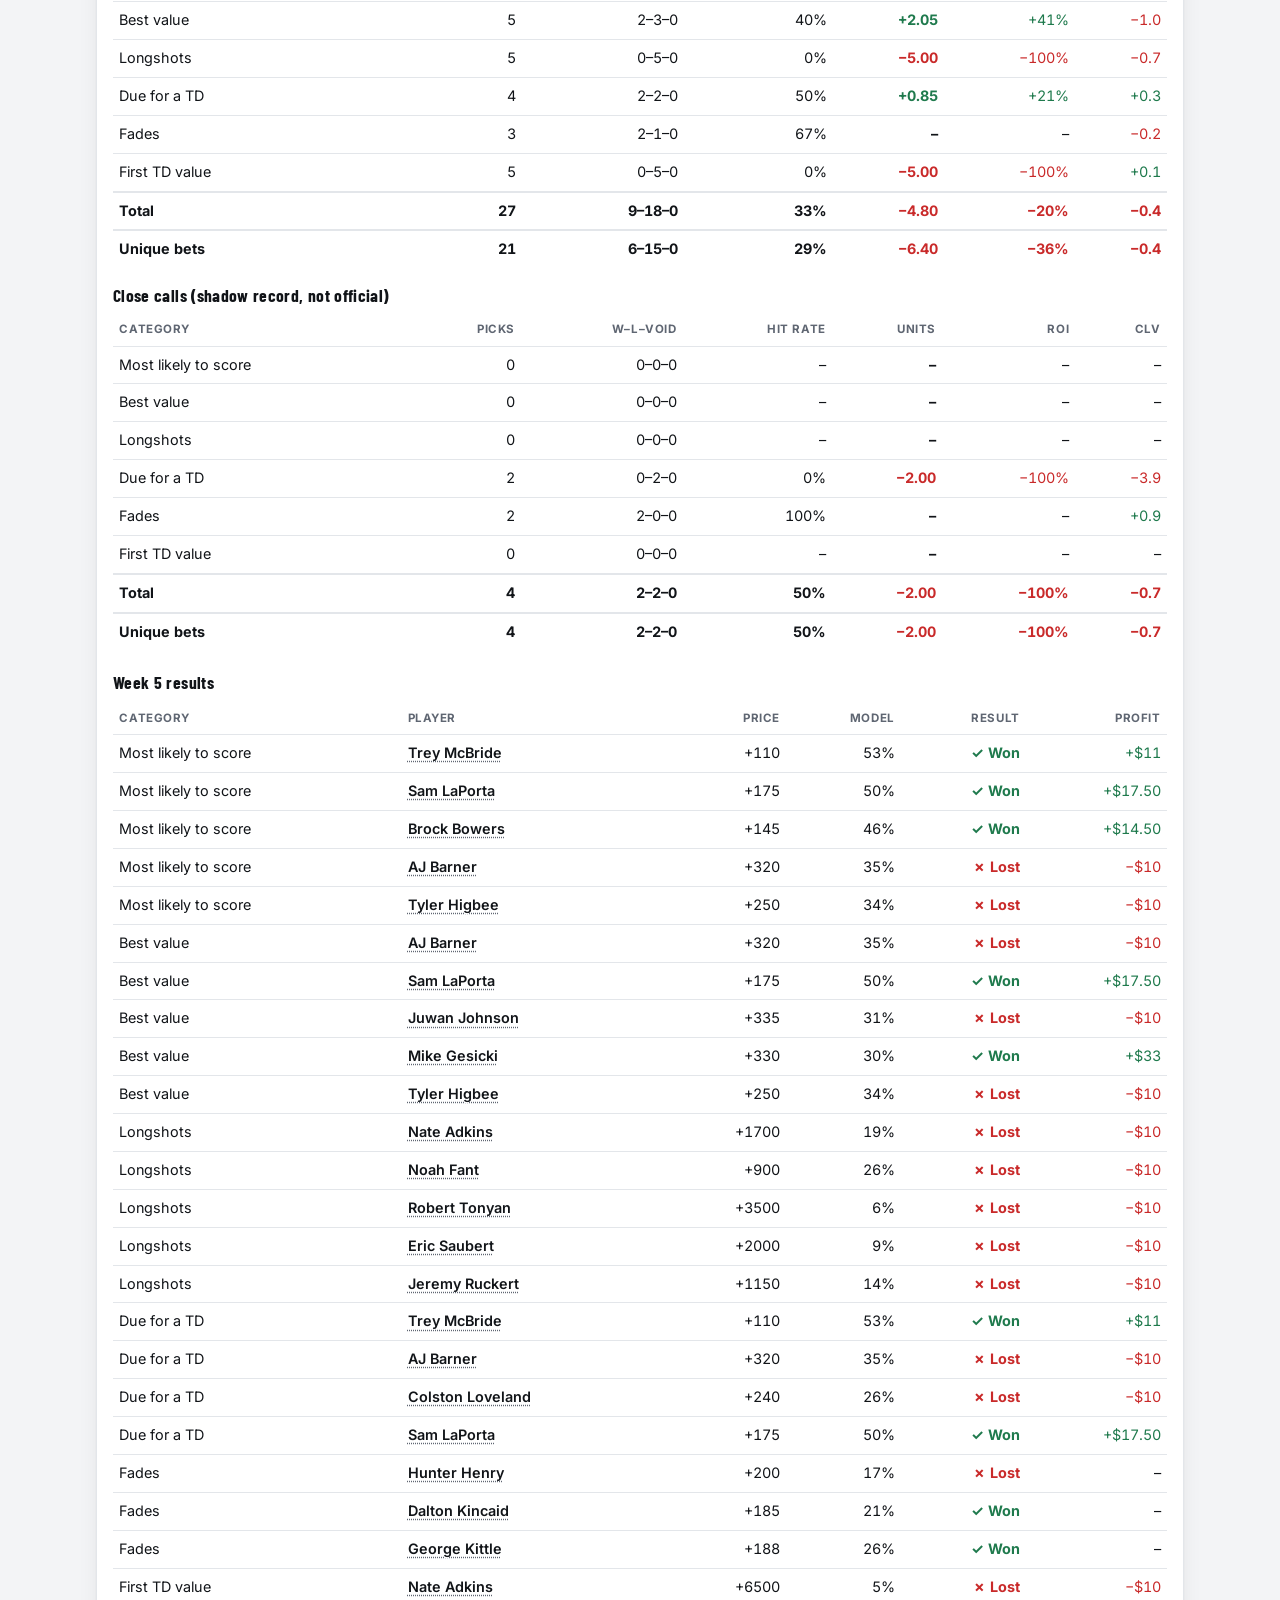
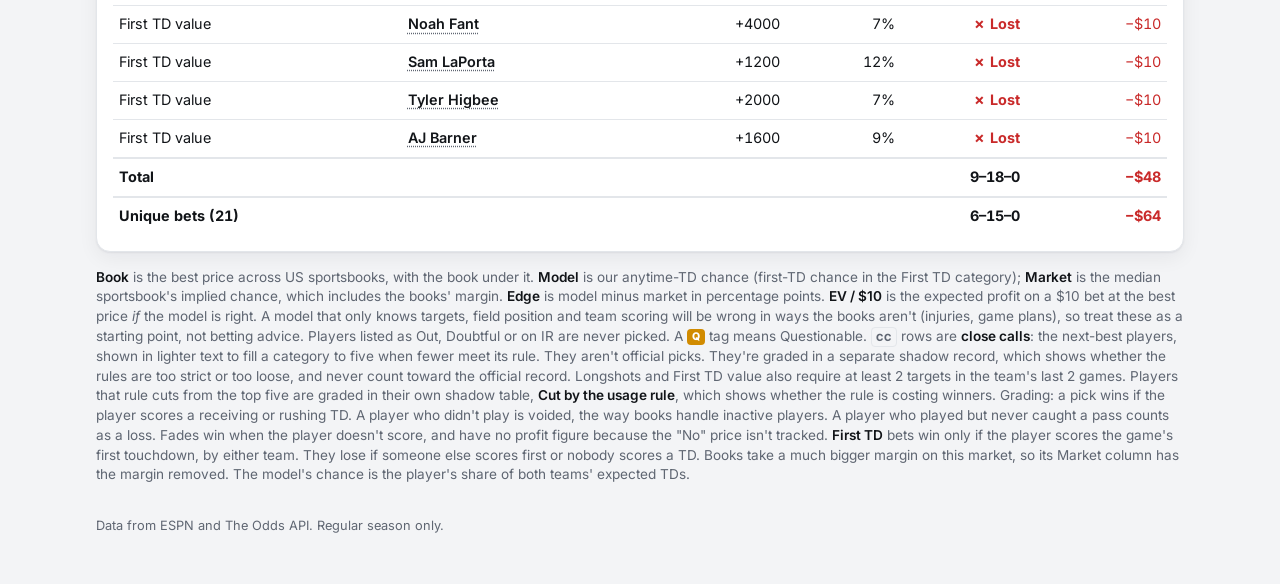
==== commit cb45be5f: "feat(bets): track players cut by the usage rule Close calls only fill empty spots, so a player the u" ====
--- a/index.html
+++ b/index.html
@@ -57,6 +57,8 @@
       <span class="cc">CC</span> rows are <b>close calls</b>: the next-best players, shown in lighter text to fill a category to five when
       fewer meet its rule. They aren't official picks. They're graded in a separate shadow record, which shows whether
       the rules are too strict or too loose, and never count toward the official record.
+      Longshots and First TD value also require at least 2 targets in the team's last 2 games. Players that rule cuts from the
+      top five are graded in their own shadow table, <b>Cut by the usage rule</b>, which shows whether the rule is costing winners.
       Grading: a pick wins if the player scores a receiving or rushing TD. A player who didn't play is voided, the way books handle
       inactive players. A player who played but never caught a pass counts as a loss. Fades win when the player doesn't score, and have no
       profit figure because the "No" price isn't tracked.
@@ -67,7 +69,7 @@
     <footer>Data from ESPN and The Odds API. Regular season only.</footer>
   </main>
 
-  <script src="model.js?v=a9ab56b7"></script>
+  <script src="model.js?v=721cd5c8"></script>
   <script src="common.js?v=7c817432"></script>
   <script>
     const $ = (id) => document.getElementById(id);
@@ -118,7 +120,7 @@
       $("cats").innerHTML = BET_CATEGORIES.map((c) => {
         const real = picks.filter((p) => p.cat === c.key && !p.shadow);
         const ids = new Set(real.map((p) => p.playerId));
-        const savedClose = picks.filter((p) => p.cat === c.key && p.shadow);
+        const savedClose = picks.filter((p) => p.cat === c.key && p.shadow && !p.excluded);
         const pool = source === "saved" ? savedClose : close[c.key] ?? [];
         const fill = pool.filter((p) => !ids.has(p.playerId)).slice(0, Math.max(0, PICKS_PER_CATEGORY - real.length));
         const rows = [...real, ...fill.map((p) => ({ ...p, cat: c.key, close: true }))];
@@ -139,13 +141,15 @@
     function renderRecord() {
       const all = Object.entries(picksStore?.weeks ?? {}).flatMap(([w, wk]) => wk.picks.map((p) => ({ ...p, week: +w })));
       const graded = all.filter((p) => p.result && !p.shadow);
-      const shadow = all.filter((p) => p.result && p.shadow);
-      if (!graded.length && !shadow.length) {
+      const shadow = all.filter((p) => p.result && p.shadow && !p.excluded);
+      const excluded = all.filter((p) => p.result && p.excluded === "usage");
+      if (!graded.length && !shadow.length && !excluded.length) {
         $("record").innerHTML = `<p class="muted">No graded picks yet. Results appear after this week's games are final.</p>`;
         $("recent").innerHTML = "";
         return;
       }
-      $("record").innerHTML = recordTable(graded, "Official picks") + (shadow.length ? recordTable(shadow, "Close calls (shadow record, not official)") : "");
+      $("record").innerHTML = recordTable(graded, "Official picks") + (shadow.length ? recordTable(shadow, "Close calls (shadow record, not official)") : "") +
+        (excluded.length ? recordTable(excluded, "Cut by the usage rule (shadow record, not official)", ["longshot", "first"]) : "");
       if (!graded.length) {
         $("recent").innerHTML = "";
         return;
@@ -154,8 +158,8 @@
       renderRecent(graded.filter((p) => p.week === lastWeek), lastWeek);
     }
 
-    function recordTable(graded, title) {
-      const rows = BET_CATEGORIES.map((c) => ({ label: c.label, ...recordStats(graded.filter((p) => p.cat === c.key)) }));
+    function recordTable(graded, title, only = null) {
+      const rows = BET_CATEGORIES.filter((c) => !only || only.includes(c.key)).map((c) => ({ label: c.label, ...recordStats(graded.filter((p) => p.cat === c.key)) }));
       // Totals pool every pick, so hit rate, ROI and CLV are weighted by pick count, not averaged across categories.
       const total = { label: "Total", ...recordStats(graded) };
       const unique = { label: "Unique bets", ...recordStats(uniqueBets(graded)) };
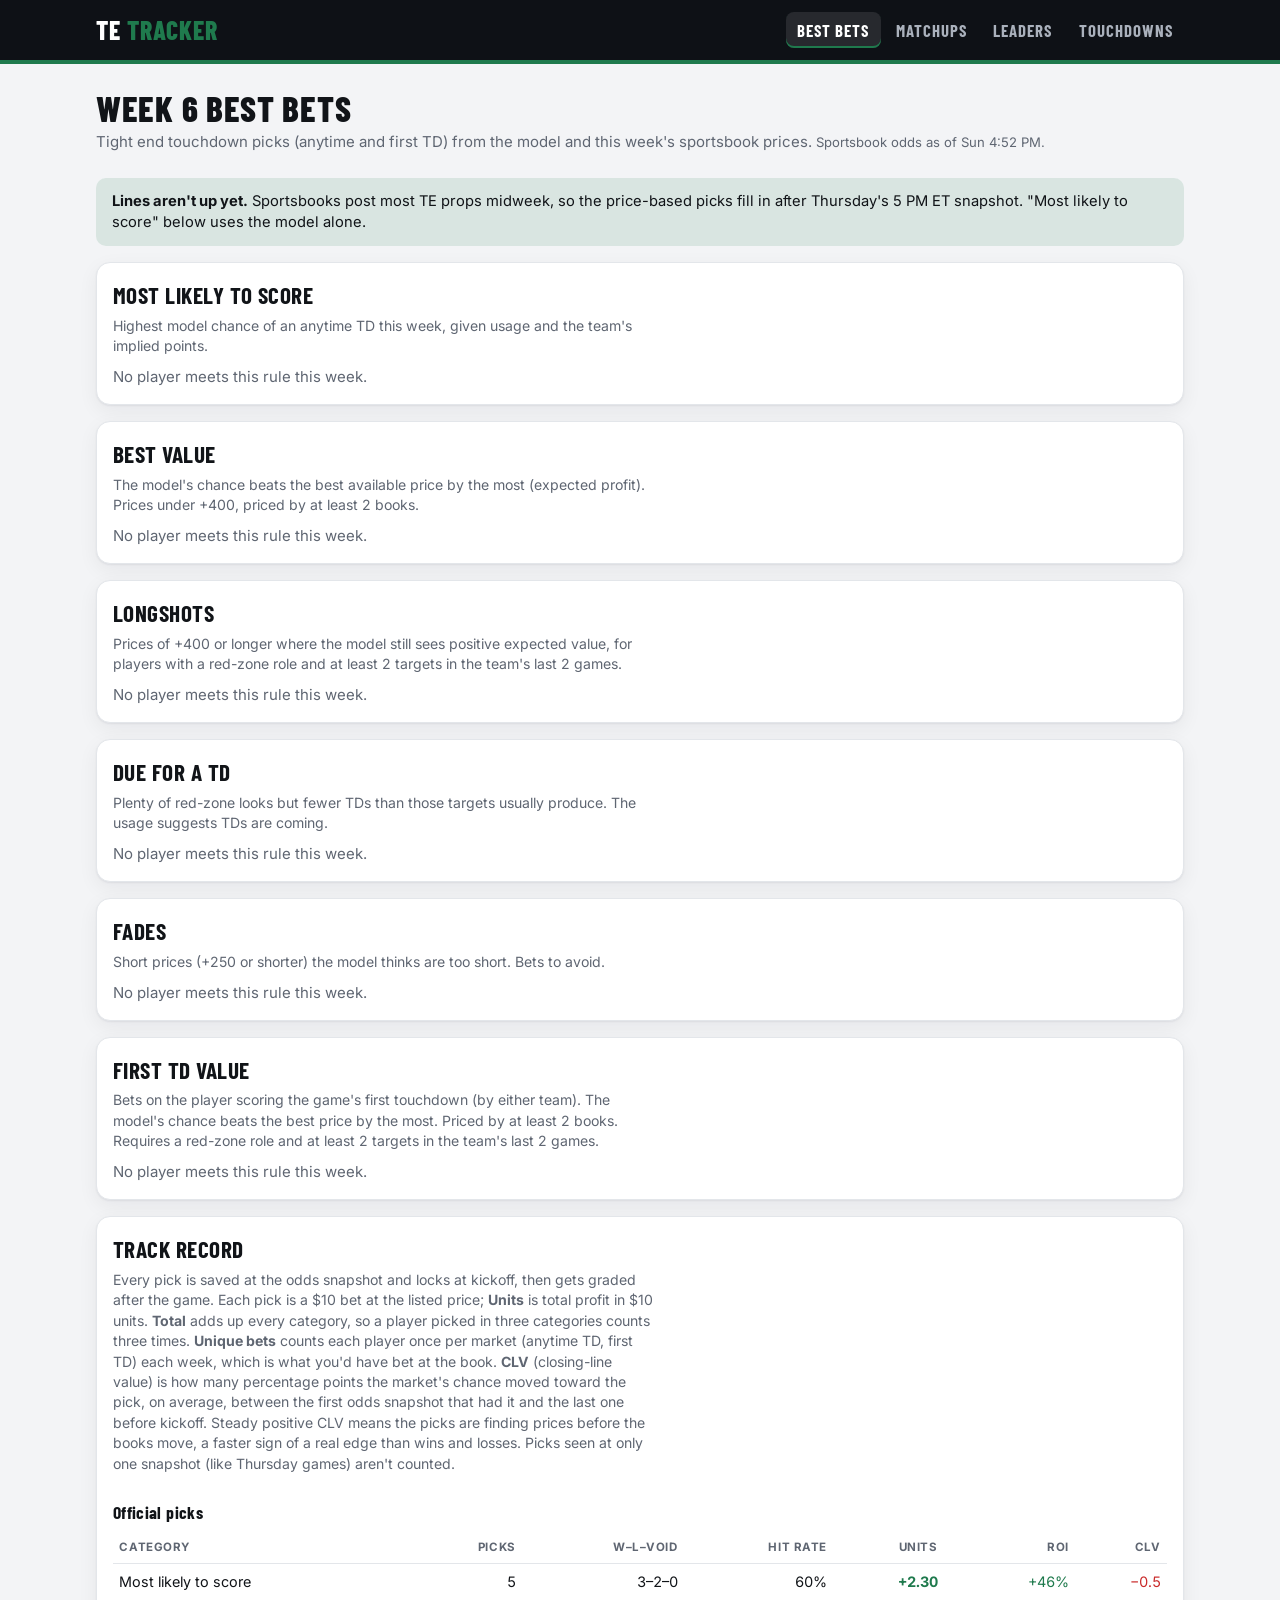
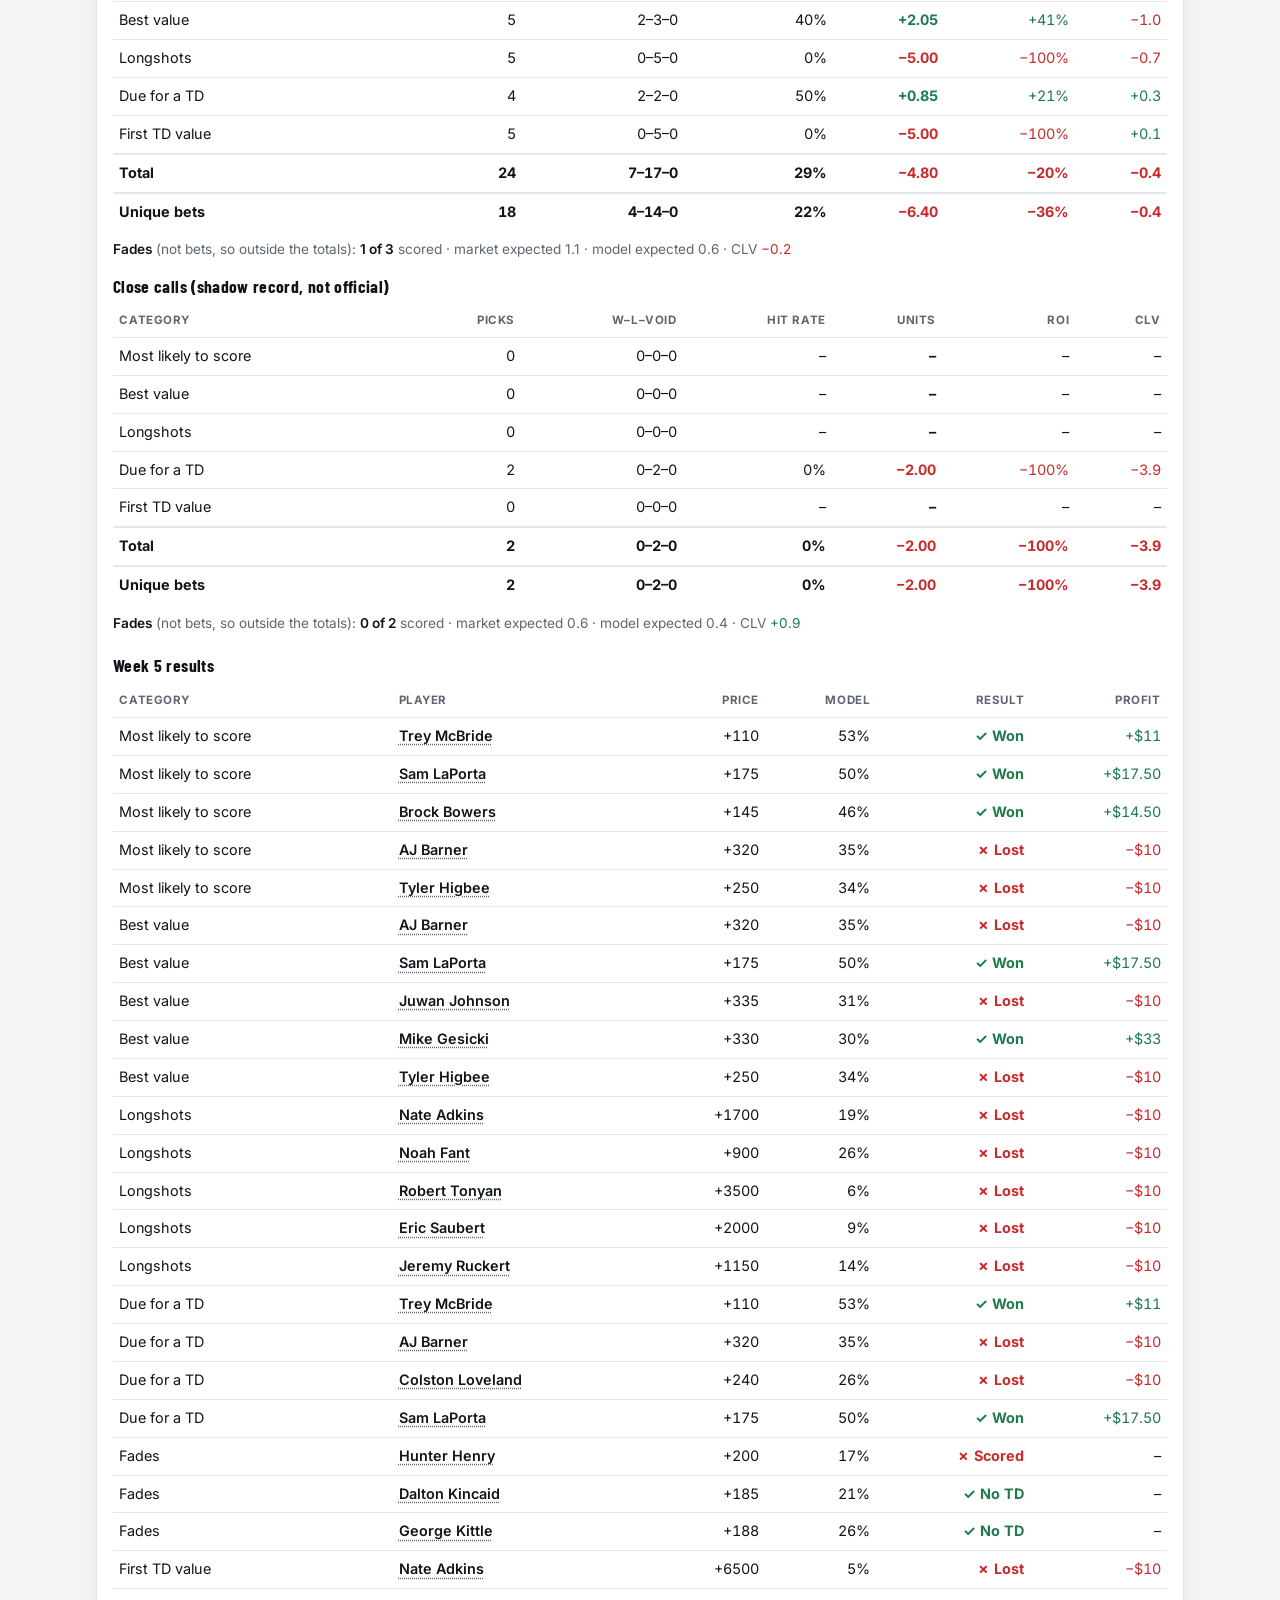
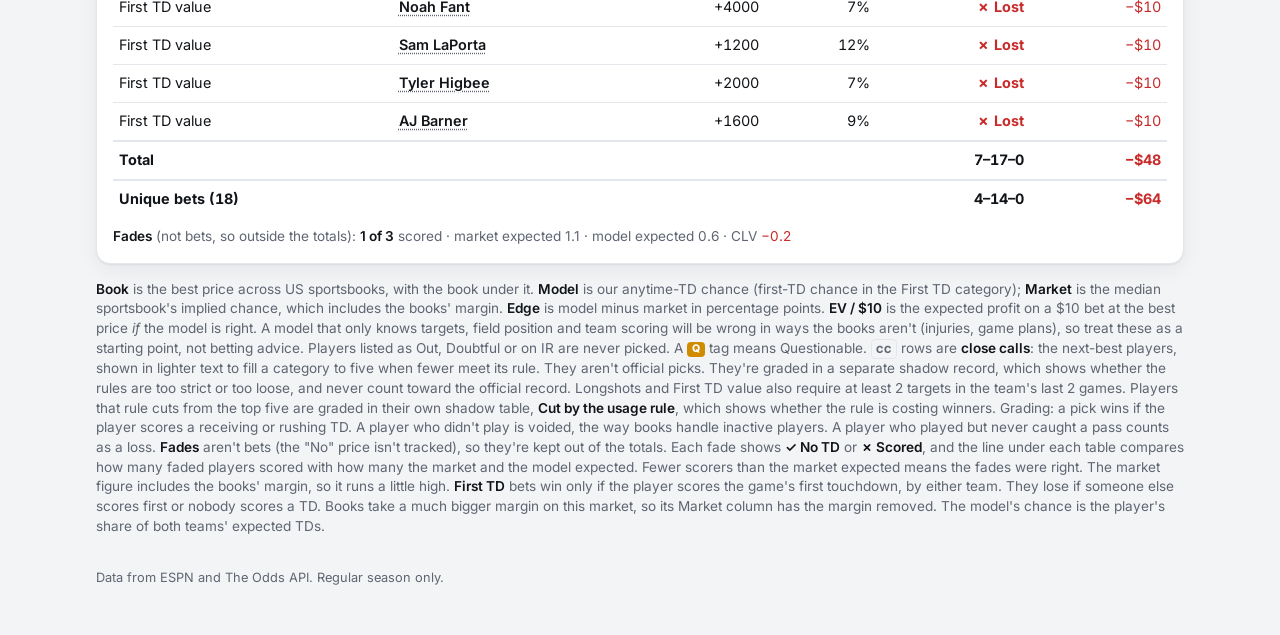
==== commit eb3b217e: "feat(bets): keep fades out of track record totals A fade wins about 65% of the time with no skill, s" ====
--- a/index.html
+++ b/index.html
@@ -41,7 +41,7 @@
       <div class="cat-head">
         <div>
           <h2>Track record</h2>
-          <p>Every pick is saved at the odds snapshot and locks at kickoff, then gets graded after the game. Each pick is a $10 bet at the listed price; <b>Units</b> is total profit in $10 units. <b>Total</b> adds up every category, so a player picked in three categories counts three times. <b>Unique bets</b> counts each player once per market (anytime TD, first TD, fade) each week, which is what you'd have bet at the book. <b>CLV</b> (closing-line value) is how many percentage points the market's chance moved toward the pick, on average, between the first odds snapshot that had it and the last one before kickoff. Steady positive CLV means the picks are finding prices before the books move, a faster sign of a real edge than wins and losses. Picks seen at only one snapshot (like Thursday games) aren't counted.</p>
+          <p>Every pick is saved at the odds snapshot and locks at kickoff, then gets graded after the game. Each pick is a $10 bet at the listed price; <b>Units</b> is total profit in $10 units. <b>Total</b> adds up every category, so a player picked in three categories counts three times. <b>Unique bets</b> counts each player once per market (anytime TD, first TD) each week, which is what you'd have bet at the book. <b>CLV</b> (closing-line value) is how many percentage points the market's chance moved toward the pick, on average, between the first odds snapshot that had it and the last one before kickoff. Steady positive CLV means the picks are finding prices before the books move, a faster sign of a real edge than wins and losses. Picks seen at only one snapshot (like Thursday games) aren't counted.</p>
         </div>
       </div>
       <div class="table-wrap tight" style="margin-top:.75rem"><div id="record"></div></div>
@@ -60,8 +60,11 @@
       Longshots and First TD value also require at least 2 targets in the team's last 2 games. Players that rule cuts from the
       top five are graded in their own shadow table, <b>Cut by the usage rule</b>, which shows whether the rule is costing winners.
       Grading: a pick wins if the player scores a receiving or rushing TD. A player who didn't play is voided, the way books handle
-      inactive players. A player who played but never caught a pass counts as a loss. Fades win when the player doesn't score, and have no
-      profit figure because the "No" price isn't tracked.
+      inactive players. A player who played but never caught a pass counts as a loss.
+      <b>Fades</b> aren't bets (the "No" price isn't tracked), so they're kept out of the totals. Each fade shows <b>✓ No TD</b> or
+      <b>✗ Scored</b>, and the line under each table compares how many faded players scored with how many the market and the model
+      expected. Fewer scorers than the market expected means the fades were right. The market figure includes the books' margin, so
+      it runs a little high.
       <b>First TD</b> bets win only if the player scores the game's first touchdown, by either team. They lose if someone else scores first
       or nobody scores a TD. Books take a much bigger margin on this market, so its Market column has the margin removed. The model's chance
       is the player's share of both teams' expected TDs.
@@ -82,8 +85,9 @@
       return `$${Number.isInteger(Math.round(v * 100) / 100) ? Math.round(v) : v.toFixed(2)}`;
     };
     const evText = (ev) => (ev == null ? "–" : signed(ev, dollars(ev)));
-    const resultText = (r) =>
-      r === "won" ? `<span class="result pos">✓ Won</span>` : r === "lost" ? `<span class="result neg">✗ Lost</span>` : r === "void" ? `<span class="result muted">Void</span>` : "";
+    // Fades aren't bets, so they read as what happened to the player rather than Won / Lost.
+    const resultText = (r, cat) =>
+      r === "won" ? `<span class="result pos">✓ ${cat === "fade" ? "No TD" : "Won"}</span>` : r === "lost" ? `<span class="result neg">✗ ${cat === "fade" ? "Scored" : "Lost"}</span>` : r === "void" ? `<span class="result muted">Void</span>` : "";
 
     function pickRow(p, i) {
       if (p.close) return closeRow(p);
@@ -98,7 +102,7 @@
         <td>${fmt.pct0(p.marketProb)}</td>
         <td>${p.marketProb != null ? edgeCell(p.modelProb, p.marketProb) : `<span class="muted">–</span>`}</td>
         <td class="key">${evText(p.ev)}</td>
-        <td>${resultText(p.result)}</td>
+        <td>${resultText(p.result, p.cat)}</td>
       </tr>`;
     }
 
@@ -112,7 +116,7 @@
         <td class="l"><div class="who">${headshot(player, 36)}<div>${playerLink(a)} <small>${teamChip(data, p.team)} ${p.home ? "vs" : "@"} ${esc(p.opp)} · ${esc(when)}</small><span class="why">Close call · ${esc(p.why ?? "")}</span></div></div></td>
         <td class="key">${p.price != null ? americanText(p.price) : "–"}${p.book ? `<small class="why" style="max-width:none">${esc(p.book)}</small>` : ""}</td>
         <td>${fmt.pct0(p.modelProb)}</td><td>${fmt.pct0(p.marketProb)}</td>
-        <td>${p.marketProb != null ? edgeCell(p.modelProb, p.marketProb) : "–"}</td><td>${evText(p.ev)}</td><td>${resultText(p.result)}</td>
+        <td>${p.marketProb != null ? edgeCell(p.modelProb, p.marketProb) : "–"}</td><td>${evText(p.ev)}</td><td>${resultText(p.result, p.cat)}</td>
       </tr>`;
     }
 
@@ -159,12 +163,28 @@
     }
 
     function recordTable(graded, title, only = null) {
-      const rows = BET_CATEGORIES.filter((c) => !only || only.includes(c.key)).map((c) => ({ label: c.label, ...recordStats(graded.filter((p) => p.cat === c.key)) }));
+      // Fades get their own line under the table: a fade "wins" about 65% of the time with no skill at all,
+      // so counting them in the totals would pad the hit rate.
+      const bets = graded.filter((p) => p.cat !== "fade");
+      const rows = BET_CATEGORIES.filter((c) => c.key !== "fade" && (!only || only.includes(c.key))).map((c) => ({ label: c.label, ...recordStats(bets.filter((p) => p.cat === c.key)) }));
       // Totals pool every pick, so hit rate, ROI and CLV are weighted by pick count, not averaged across categories.
-      const total = { label: "Total", ...recordStats(graded) };
-      const unique = { label: "Unique bets", ...recordStats(uniqueBets(graded)) };
+      const total = { label: "Total", ...recordStats(bets) };
+      const unique = { label: "Unique bets", ...recordStats(uniqueBets(bets)) };
       return `<h3 style="margin:.9rem 0 .3rem">${esc(title)}</h3><table class="grid"><thead><tr><th class="l">Category</th><th>Picks</th><th>W–L–Void</th><th>Hit rate</th><th>Units</th><th>ROI</th><th>CLV</th></tr></thead><tbody>${rows
-        .map(recordRow).join("")}</tbody><tfoot>${recordRow(total)}${recordRow(unique)}</tfoot></table>`;
+        .map(recordRow).join("")}</tbody><tfoot>${recordRow(total)}${recordRow(unique)}</tfoot></table>${fadeLine(graded.filter((p) => p.cat === "fade"))}`;
+    }
+
+    // A fade claims the market overrates the player, so it's judged by how many faded players scored
+    // against how many the market and the model expected, not by wins and losses.
+    function fadeLine(fades) {
+      const played = fades.filter((p) => p.result !== "void");
+      if (!played.length) return "";
+      const scored = played.filter((p) => p.scored).length;
+      const expect = (k) => played.reduce((s, p) => s + (p[k] ?? 0), 0).toFixed(1);
+      const moves = played.map(marketMove).filter((m) => m != null);
+      const clv = moves.length ? moves.reduce((s, m) => s + m, 0) / moves.length : null;
+      return `<p class="note"><b>Fades</b> (not bets, so outside the totals): <b>${scored} of ${played.length}</b> scored · market expected ${expect("marketProb")} · model expected ${expect("modelProb")}${
+        clv == null ? "" : ` · CLV ${signed(clv, (clv * 100).toFixed(1))}`}</p>`;
     }
 
     function recordStats(g) {
@@ -205,15 +225,16 @@
     }
 
     function renderRecent(recent, lastWeek) {
+      const bets = recent.filter((p) => p.cat !== "fade");
       const footRow = (label, r) => `<tr><td class="l" colspan="4">${label}${label === "Unique bets" ? ` (${r.n})` : ""}</td><td>${r.won}–${r.lost}–${r.vd}</td>
         <td>${r.units == null ? "–" : signed(r.units, dollars(r.units * 100))}</td></tr>`;
       $("recent").innerHTML = `<h3 style="margin:1.2rem 0 .4rem">Week ${lastWeek} results</h3><div class="table-wrap tight"><table class="grid"><thead><tr>
         <th class="l">Category</th><th class="l">Player</th><th>Price</th><th>Model</th><th>Result</th><th>Profit</th></tr></thead><tbody>${recent
         .map((p) => `<tr><td class="l">${esc(BET_CATEGORIES.find((c) => c.key === p.cat)?.label ?? p.cat)}</td>
           <td class="l">${playerLink({ id: p.playerId, player: data.players[p.playerId] ?? { name: p.name } })}</td>
-          <td>${p.price != null ? americanText(p.price) : "–"}</td><td>${fmt.pct0(p.modelProb)}</td><td>${resultText(p.result)}</td>
+          <td>${p.price != null ? americanText(p.price) : "–"}</td><td>${fmt.pct0(p.modelProb)}</td><td>${resultText(p.result, p.cat)}</td>
           <td>${p.profit == null ? "–" : signed(p.profit, dollars(p.profit))}</td></tr>`)
-        .join("")}</tbody><tfoot>${footRow("Total", recordStats(recent))}${footRow("Unique bets", recordStats(uniqueBets(recent)))}</tfoot></table></div>`;
+        .join("")}</tbody><tfoot>${footRow("Total", recordStats(bets))}${footRow("Unique bets", recordStats(uniqueBets(bets)))}</tfoot></table></div>${fadeLine(recent.filter((p) => p.cat === "fade"))}`;
     }
 
     (async () => {
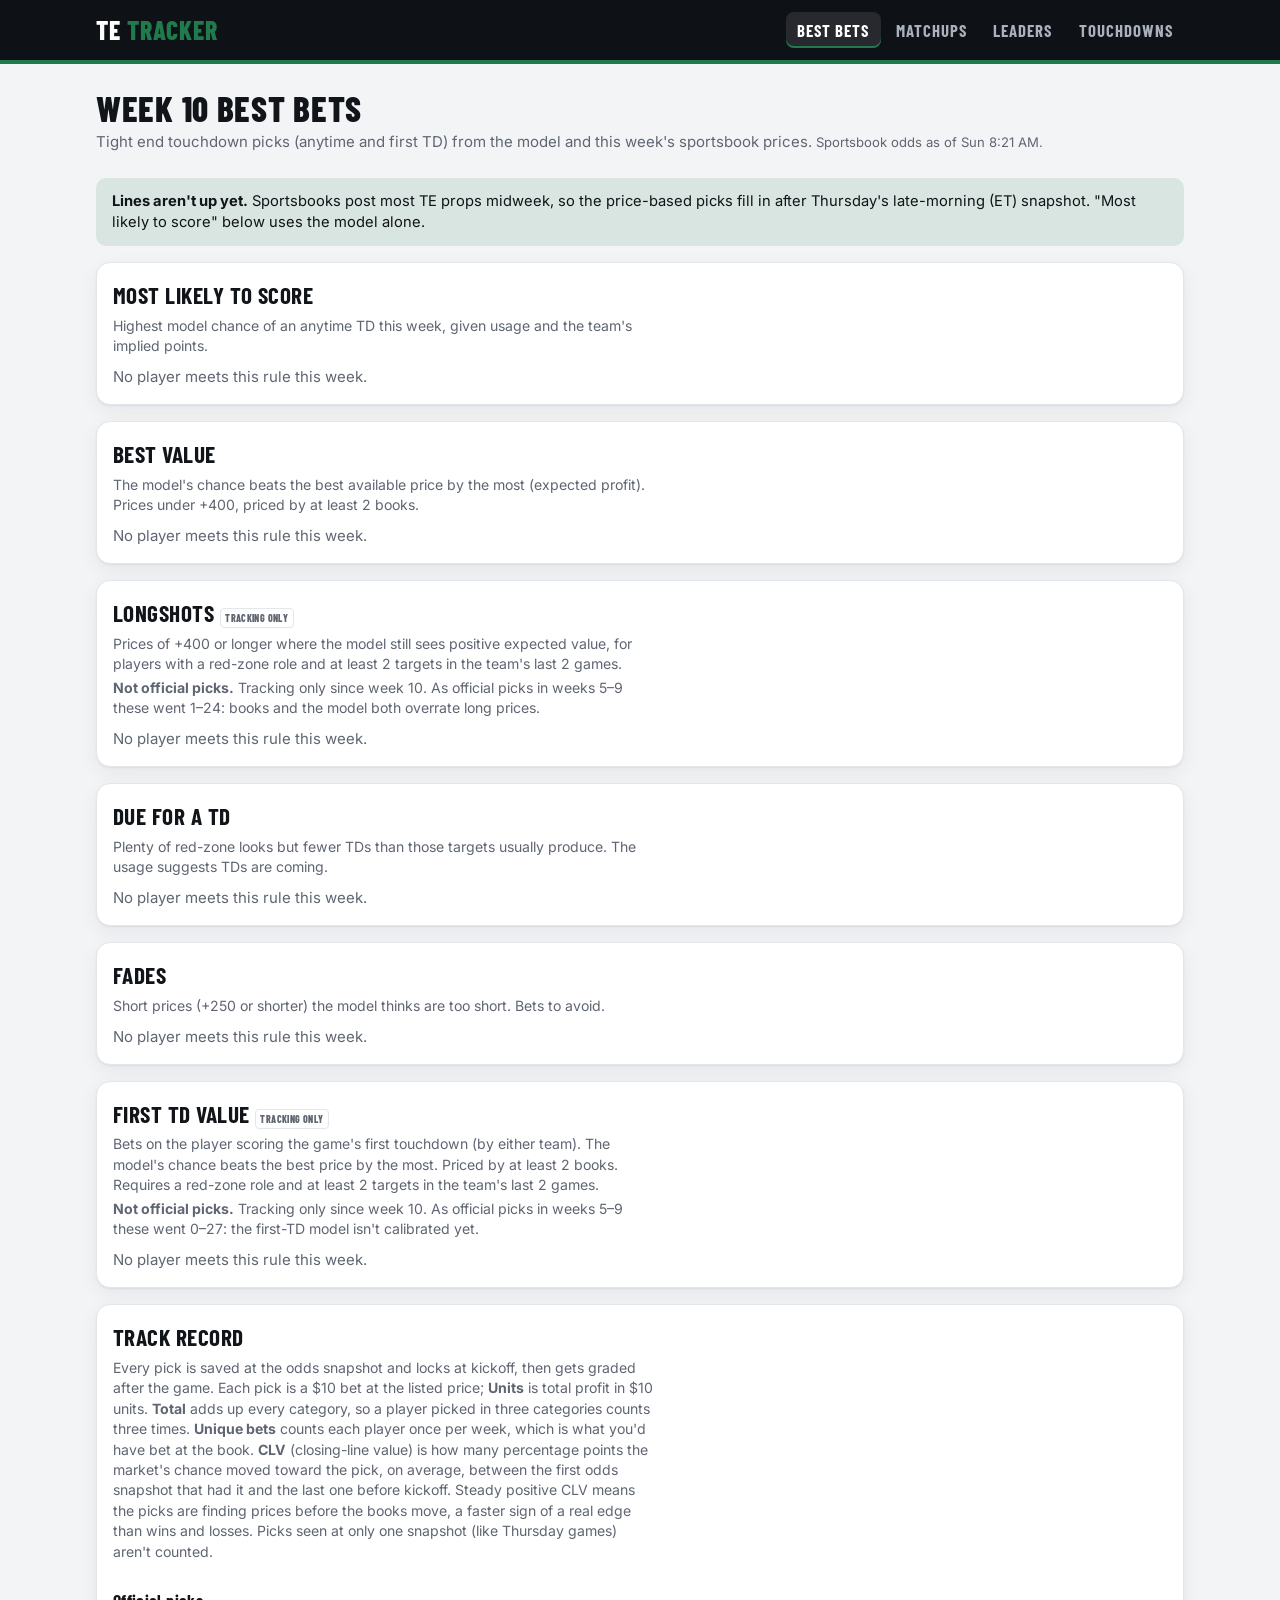
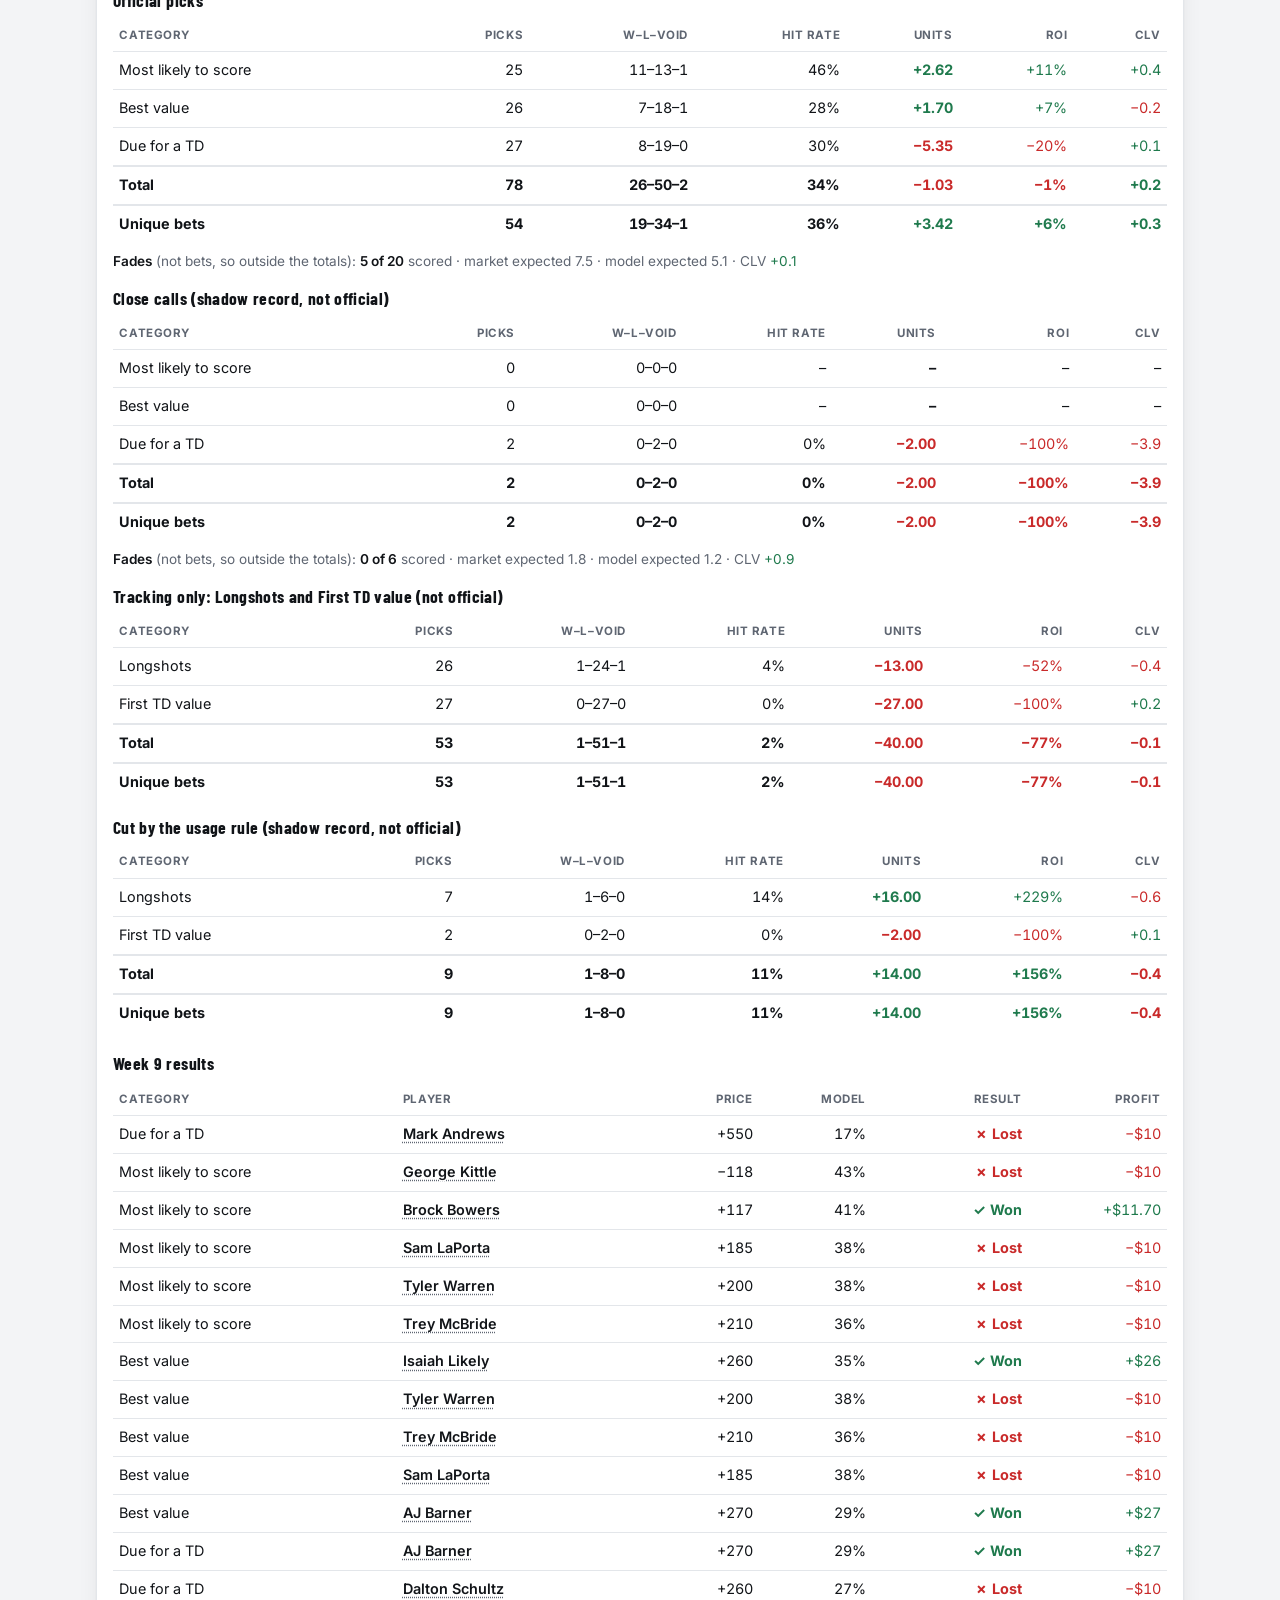
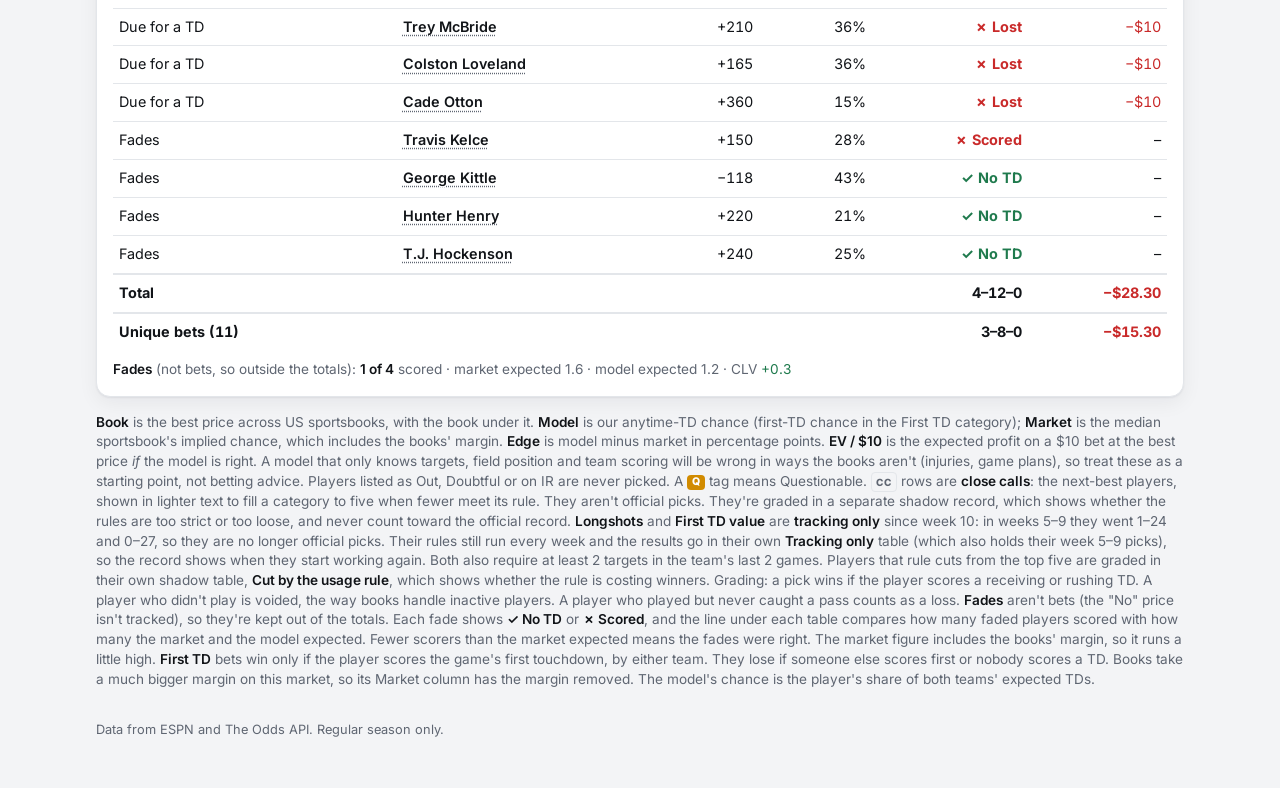
==== commit 7f9b552d: "feat(bets): ship week 9 rule tuning Longshots (1-24) and First TD value (0-27) become tracking only:" ====
--- a/index.html
+++ b/index.html
@@ -41,7 +41,7 @@
       <div class="cat-head">
         <div>
           <h2>Track record</h2>
-          <p>Every pick is saved at the odds snapshot and locks at kickoff, then gets graded after the game. Each pick is a $10 bet at the listed price; <b>Units</b> is total profit in $10 units. <b>Total</b> adds up every category, so a player picked in three categories counts three times. <b>Unique bets</b> counts each player once per market (anytime TD, first TD) each week, which is what you'd have bet at the book. <b>CLV</b> (closing-line value) is how many percentage points the market's chance moved toward the pick, on average, between the first odds snapshot that had it and the last one before kickoff. Steady positive CLV means the picks are finding prices before the books move, a faster sign of a real edge than wins and losses. Picks seen at only one snapshot (like Thursday games) aren't counted.</p>
+          <p>Every pick is saved at the odds snapshot and locks at kickoff, then gets graded after the game. Each pick is a $10 bet at the listed price; <b>Units</b> is total profit in $10 units. <b>Total</b> adds up every category, so a player picked in three categories counts three times. <b>Unique bets</b> counts each player once per week, which is what you'd have bet at the book. <b>CLV</b> (closing-line value) is how many percentage points the market's chance moved toward the pick, on average, between the first odds snapshot that had it and the last one before kickoff. Steady positive CLV means the picks are finding prices before the books move, a faster sign of a real edge than wins and losses. Picks seen at only one snapshot (like Thursday games) aren't counted.</p>
         </div>
       </div>
       <div class="table-wrap tight" style="margin-top:.75rem"><div id="record"></div></div>
@@ -57,7 +57,10 @@
       <span class="cc">CC</span> rows are <b>close calls</b>: the next-best players, shown in lighter text to fill a category to five when
       fewer meet its rule. They aren't official picks. They're graded in a separate shadow record, which shows whether
       the rules are too strict or too loose, and never count toward the official record.
-      Longshots and First TD value also require at least 2 targets in the team's last 2 games. Players that rule cuts from the
+      <b>Longshots</b> and <b>First TD value</b> are <b>tracking only</b> since week 10: in weeks 5–9 they went 1–24 and 0–27, so they
+      are no longer official picks. Their rules still run every week and the results go in their own <b>Tracking only</b> table
+      (which also holds their week 5–9 picks), so the record shows when they start working again.
+      Both also require at least 2 targets in the team's last 2 games. Players that rule cuts from the
       top five are graded in their own shadow table, <b>Cut by the usage rule</b>, which shows whether the rule is costing winners.
       Grading: a pick wins if the player scores a receiving or rushing TD. A player who didn't play is voided, the way books handle
       inactive players. A player who played but never caught a pass counts as a loss.
@@ -72,7 +75,7 @@
     <footer>Data from ESPN and The Odds API. Regular season only.</footer>
   </main>
 
-  <script src="model.js?v=721cd5c8"></script>
+  <script src="model.js?v=3830f7f6"></script>
   <script src="common.js?v=7c817432"></script>
   <script>
     const $ = (id) => document.getElementById(id);
@@ -91,10 +94,11 @@
 
     function pickRow(p, i) {
       if (p.close) return closeRow(p);
+      // Tracking-only picks keep their rank but read lighter, like close calls: they aren't official.
       const player = data.players[p.playerId];
       const a = { id: p.playerId, player: player ?? { name: p.name } };
       const when = new Date(p.kickoff).toLocaleString(undefined, { weekday: "short", hour: "numeric", minute: "2-digit" });
-      return `<tr>
+      return `<tr${p.tracking ? ` class="close"` : ""}>
         <td class="rank">${i + 1}</td>
         <td class="l"><div class="who">${headshot(player, 36)}<div>${playerLink(a)} <small>${teamChip(data, p.team)} ${p.home ? "vs" : "@"} ${esc(p.opp)} · ${esc(when)}</small><span class="why">${esc(p.why ?? "")}</span></div></div></td>
         <td class="key">${p.price != null ? americanText(p.price) : `<span class="muted">no line</span>`}${p.book ? `<small class="why" style="max-width:none">${esc(p.book)}</small>` : ""}</td>
@@ -127,10 +131,13 @@
         const savedClose = picks.filter((p) => p.cat === c.key && p.shadow && !p.excluded);
         const pool = source === "saved" ? savedClose : close[c.key] ?? [];
         const fill = pool.filter((p) => !ids.has(p.playerId)).slice(0, Math.max(0, PICKS_PER_CATEGORY - real.length));
-        const rows = [...real, ...fill.map((p) => ({ ...p, cat: c.key, close: true }))];
+        // A paused category shows the picks its rule would make, marked tracking only, with no close calls.
+        const tracked = picks.filter((p) => p.cat === c.key && p.excluded === "paused").map((p) => ({ ...p, tracking: true }));
+        const rows = c.paused ? tracked : [...real, ...fill.map((p) => ({ ...p, cat: c.key, close: true }))];
         const anyResult = rows.some((p) => p.result);
         return `<section class="card">
-          <div class="cat-head"><div><h2>${esc(c.label)}</h2><p>${esc(c.blurb)}</p></div></div>
+          <div class="cat-head"><div><h2>${esc(c.label)}${c.paused ? ` <span class="cc">Tracking only</span>` : ""}</h2><p>${esc(c.blurb)}</p>${
+            c.paused ? `<p><b>Not official picks.</b> ${esc(c.paused)}</p>` : ""}</div></div>
           ${rows.length
             ? `<div class="table-wrap tight" style="margin-top:.6rem"><table class="grid"><thead><tr>
                 <th class="rank">#</th><th class="l">Player</th><th>Book</th><th>Model</th>
@@ -147,12 +154,16 @@
       const graded = all.filter((p) => p.result && !p.shadow);
       const shadow = all.filter((p) => p.result && p.shadow && !p.excluded);
       const excluded = all.filter((p) => p.result && p.excluded === "usage");
-      if (!graded.length && !shadow.length && !excluded.length) {
+      const paused = all.filter((p) => p.result && p.excluded === "paused");
+      const pausedKeys = BET_CATEGORIES.filter((c) => c.paused).map((c) => c.key);
+      const officialKeys = BET_CATEGORIES.filter((c) => !c.paused).map((c) => c.key);
+      if (!graded.length && !shadow.length && !excluded.length && !paused.length) {
         $("record").innerHTML = `<p class="muted">No graded picks yet. Results appear after this week's games are final.</p>`;
         $("recent").innerHTML = "";
         return;
       }
-      $("record").innerHTML = recordTable(graded, "Official picks") + (shadow.length ? recordTable(shadow, "Close calls (shadow record, not official)") : "") +
+      $("record").innerHTML = recordTable(graded, "Official picks", officialKeys) + (shadow.length ? recordTable(shadow, "Close calls (shadow record, not official)", officialKeys) : "") +
+        (paused.length ? recordTable(paused, "Tracking only: Longshots and First TD value (not official)", pausedKeys) : "") +
         (excluded.length ? recordTable(excluded, "Cut by the usage rule (shadow record, not official)", ["longshot", "first"]) : "");
       if (!graded.length) {
         $("recent").innerHTML = "";
@@ -257,13 +268,16 @@
           const at = saved.map((p) => p.oddsAt ?? p.takenAt).filter(Boolean).sort().at(-1);
           $("asof").textContent = at ? `Odds as of ${new Date(at).toLocaleString(undefined, { weekday: "short", hour: "numeric", minute: "2-digit" })}.` : "";
         } else {
-          picks = Object.entries(live.cats).flatMap(([cat, rows]) => rows.map((p) => ({ ...p, cat })));
+          picks = [
+            ...Object.entries(live.cats).flatMap(([cat, rows]) => rows.map((p) => ({ ...p, cat }))),
+            ...Object.entries(live.paused).flatMap(([cat, rows]) => rows.map((p) => ({ ...p, cat, shadow: true, excluded: "paused" }))),
+          ];
           source = "live";
           $("asof").textContent = data.odds ? `${oddsAsOf(data)}.` : "";
           $("banner").hidden = false;
           $("banner").innerHTML = live.priced
-            ? `<b>Preview.</b> These picks become official (and get graded) at the next odds snapshot: Thursday 5 PM ET and Sunday 8 AM ET.`
-            : `<b>Lines aren't up yet.</b> Sportsbooks post most TE props midweek, so the price-based picks fill in after Thursday's 5 PM ET snapshot. "Most likely to score" below uses the model alone.`;
+            ? `<b>Preview.</b> These picks become official (and get graded) at the next odds snapshot: Thursday late morning and early Sunday morning (ET).`
+            : `<b>Lines aren't up yet.</b> Sportsbooks post most TE props midweek, so the price-based picks fill in after Thursday's late-morning (ET) snapshot. "Most likely to score" below uses the model alone.`;
         }
         renderCats(week, picks, source, live.closeCalls);
         renderRecord();
